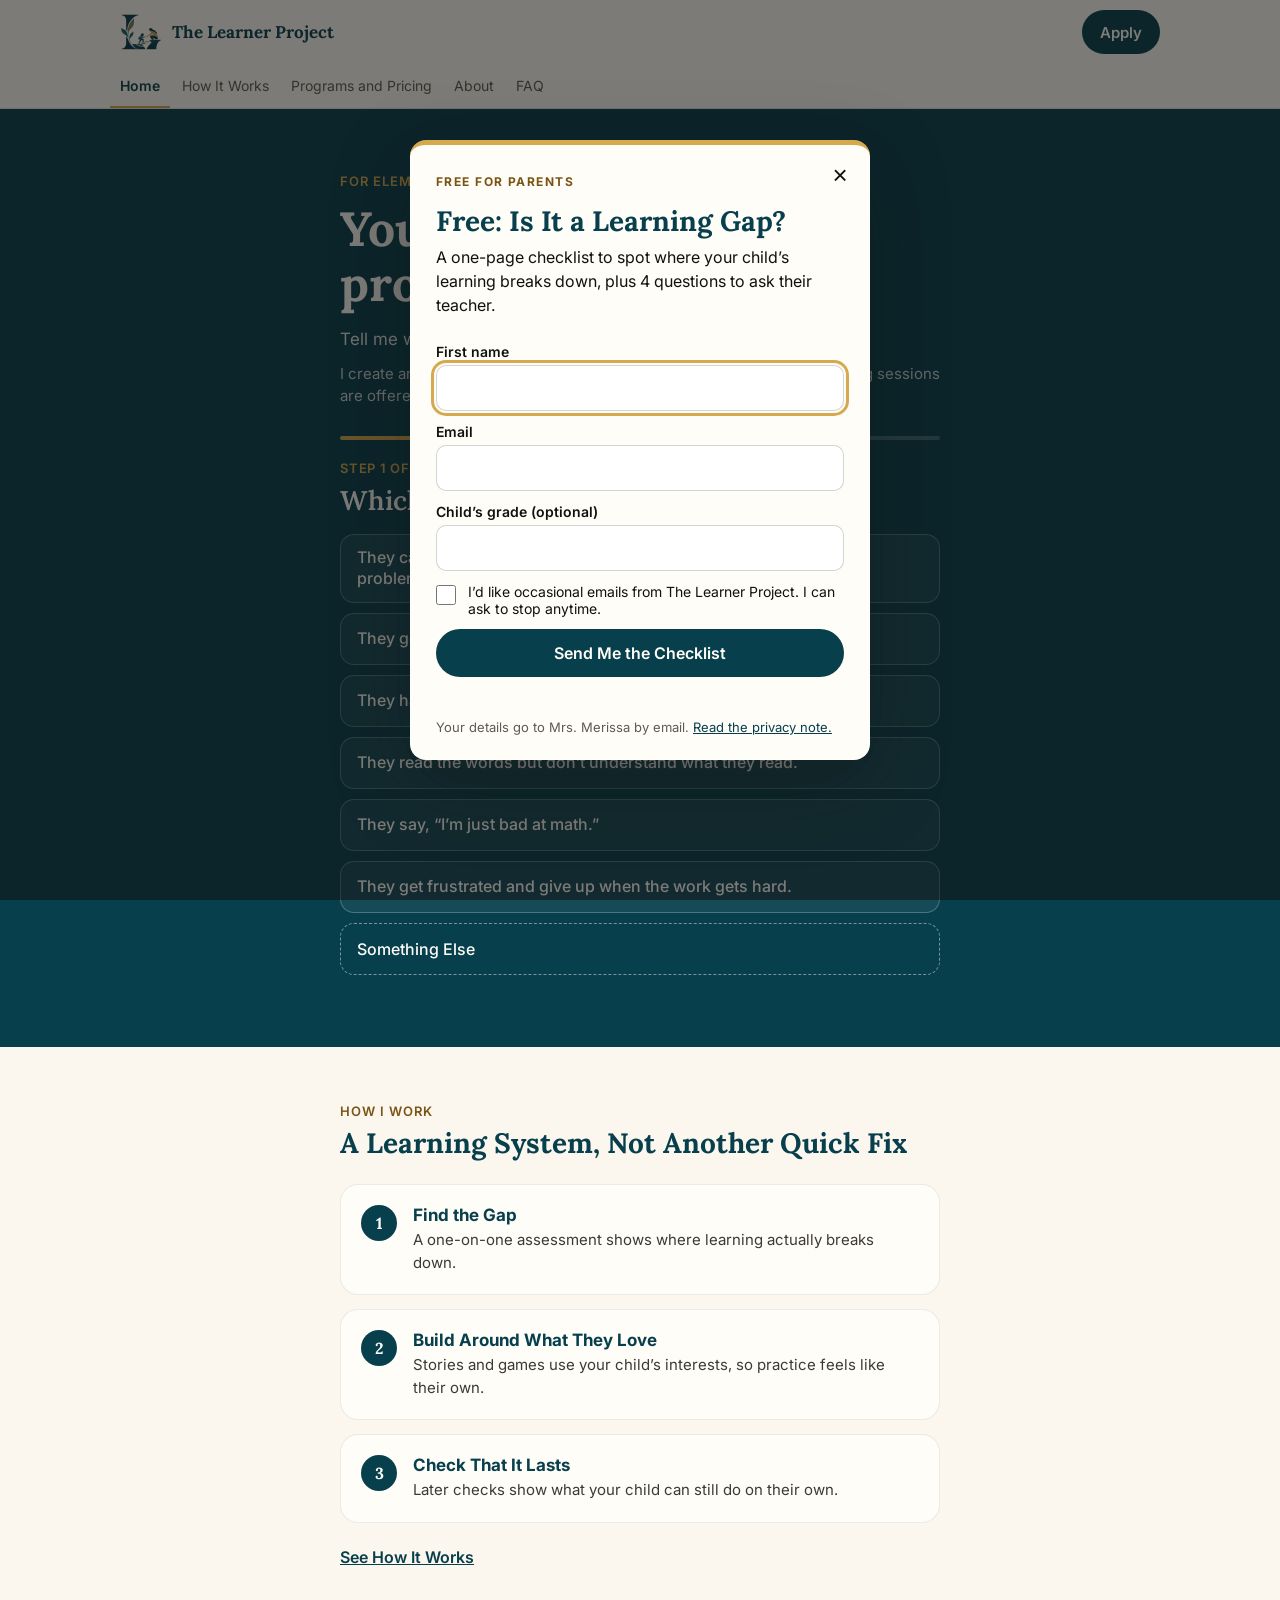
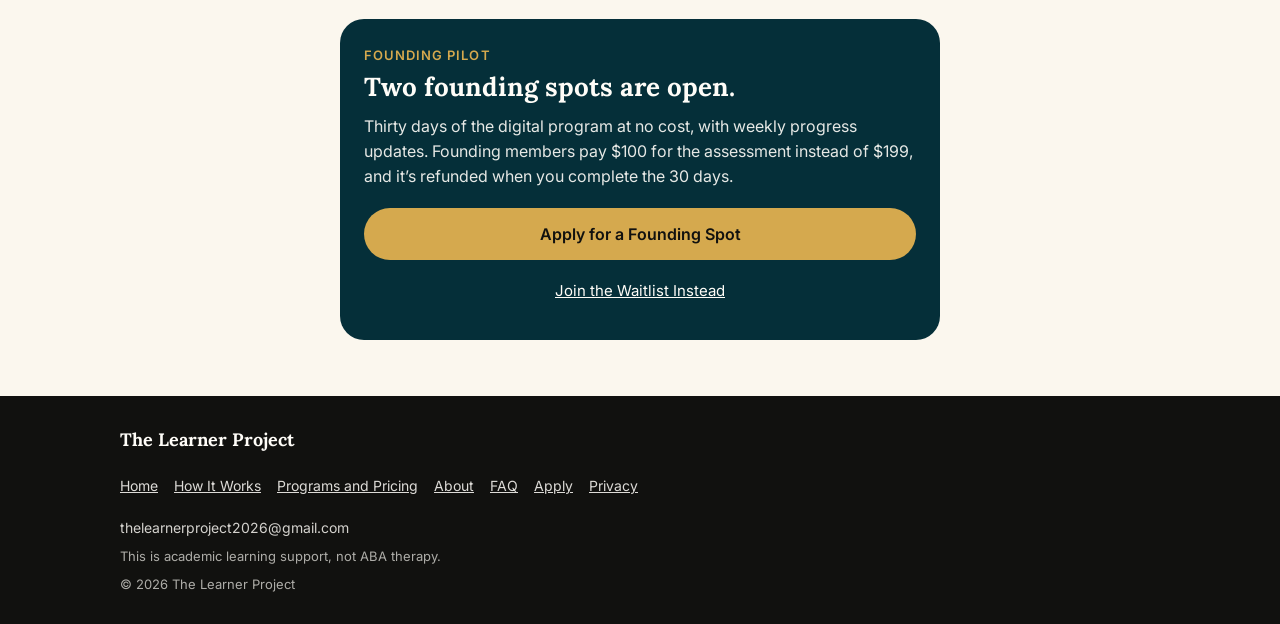
==== index.html @ 7e261c9f "Application intro by program, Story Quest feedback, clearer examples, service sentence Co-Authored-B" ====
<!doctype html>
<html lang="en">
<head>
<meta charset="utf-8">
<meta name="viewport" content="width=device-width, initial-scale=1">
<title>The Learner Project | Personalized Learning That Sticks</title>
<meta name="description" content="For struggling readers, students falling behind in math, and students whose good grades hide a gap. The Learner Project finds the real gap and builds critical thinking. For elementary, middle, and high school students.">
<link rel="canonical" href="https://thelearnerproject.com/">
<meta property="og:type" content="website">
<meta property="og:site_name" content="The Learner Project">
<meta property="og:title" content="The Learner Project | Personalized Learning That Sticks">
<meta property="og:description" content="For struggling readers, students falling behind in math, and students whose good grades hide a gap. The Learner Project finds the real gap and builds critical thinking. For elementary, middle, and high school students.">
<meta property="og:url" content="https://thelearnerproject.com/">
<meta property="og:image" content="https://thelearnerproject.com/assets/og-image.jpg">
<meta property="og:image:width" content="1200">
<meta property="og:image:height" content="630">
<meta property="og:image:alt" content="The Learner Project logo">
<meta name="twitter:card" content="summary_large_image">
<meta name="theme-color" content="#073f4d">
<link rel="icon" href="assets/favicon.png" type="image/png">
<link rel="apple-touch-icon" href="assets/apple-touch-icon.png">
<link rel="preconnect" href="https://fonts.googleapis.com">
<link rel="preconnect" href="https://fonts.gstatic.com" crossorigin>
<link href="https://fonts.googleapis.com/css2?family=Inter:wght@400;500;600;700&amp;family=Lora:ital,wght@0,600;0,700;1,500;1,600&amp;display=swap" rel="stylesheet">
<link rel="stylesheet" href="assets/site.css">
</head>
<body>
<a class="skip-link" href="#main">Skip to content</a>
<div style="width: 100%; font-family: Inter, system-ui, sans-serif; color: #11110f; background: #fbf7ee">

<header style="background: #fffdf8; border-bottom: 1px solid rgba(17,17,15,0.12)">
  <div style="max-width: 1080px; margin: 0 auto; padding: 10px 20px; display: flex; align-items: center; justify-content: space-between; gap: 12px">
    <a href="index.html" style="display: flex; align-items: center; gap: 10px; min-height: 44px; text-decoration: none; color: #073f4d">
      <img src="assets/logo-mark.png" alt="" width="42" height="42" style="width: 42px; height: 42px; object-fit: contain">
      <span style="font-family: Lora, Georgia, serif; font-weight: 700; font-size: 17px">The Learner Project</span>
    </a>
    <a href="apply.html" style="display: inline-flex; align-items: center; min-height: 44px; padding: 0 18px; border-radius: 999px; background: #073f4d; color: #fffdf8; text-decoration: none; font-weight: 600; font-size: 15px">Apply</a>
  </div>
  <nav aria-label="Main" style="max-width: 1080px; margin: 0 auto; padding: 0 10px; display: flex; gap: 2px; overflow-x: auto; white-space: nowrap">
    <a href="index.html" aria-current="page" style="display: inline-flex; align-items: center; min-height: 44px; padding: 0 10px; font-size: 14px; font-weight: 600; color: #073f4d; text-decoration: none; border-bottom: 2px solid #d5a94e">Home</a>
    <a href="how-it-works.html" style="display: inline-flex; align-items: center; min-height: 44px; padding: 0 10px; font-size: 14px; color: #5f5a50; text-decoration: none; border-bottom: 2px solid transparent">How It Works</a>
    <a href="pricing.html" style="display: inline-flex; align-items: center; min-height: 44px; padding: 0 10px; font-size: 14px; color: #5f5a50; text-decoration: none; border-bottom: 2px solid transparent">Programs and Pricing</a>
    <a href="about.html" style="display: inline-flex; align-items: center; min-height: 44px; padding: 0 10px; font-size: 14px; color: #5f5a50; text-decoration: none; border-bottom: 2px solid transparent">About</a>
    <a href="faq.html" style="display: inline-flex; align-items: center; min-height: 44px; padding: 0 10px; font-size: 14px; color: #5f5a50; text-decoration: none; border-bottom: 2px solid transparent">FAQ</a>
  </nav>
</header>

<main id="main">

<section style="background: #073f4d; color: #fffdf8">
  <div class="hero-pad" style="max-width: 640px; margin: 0 auto; padding: 40px 20px 48px">
    <p style="margin: 0 0 12px; font-size: 13px; letter-spacing: 0.08em; text-transform: uppercase; color: #d5a94e; font-weight: 600">For Elementary, Middle, and High School Students</p>
    <h1 class="hero-h1" style="margin: 0; font-family: Lora, Georgia, serif; font-size: 34px; line-height: 1.15; font-weight: 700">Your child isn’t the problem. The gap is.</h1>
    <p style="margin: 16px 0 0; font-size: 17px; line-height: 1.5; color: rgba(255,253,248,0.88)">Tell me what you’ve noticed, and I’ll show you where I’d start.</p>
    <p style="margin: 10px 0 0; font-size: 15px; line-height: 1.5; color: rgba(255,253,248,0.78)">I create and review personalized digital lessons for your child. Live reading sessions are offered separately. <a href="pricing.html" style="color: #d5a94e">See Programs and Pricing</a></p>

    <div id="quiz">
      <div style="margin-top: 28px; display: flex; gap: 6px" aria-hidden="true">
        <div id="bar1" style="height: 4px; flex: 1; border-radius: 2px; background: #d5a94e"></div>
        <div id="bar2" style="height: 4px; flex: 1; border-radius: 2px; background: rgba(255,253,248,0.22)"></div>
        <div id="bar3" style="height: 4px; flex: 1; border-radius: 2px; background: rgba(255,253,248,0.22)"></div>
      </div>

      <div id="step-notice" style="margin-top: 20px">
        <p style="margin: 0 0 8px; font-size: 13px; letter-spacing: 0.06em; text-transform: uppercase; color: #d5a94e; font-weight: 600">Step 1 of 2: What You’ve Noticed</p>
        <h2 id="h-notice" tabindex="-1" style="margin: 0 0 16px; font-family: Lora, Georgia, serif; font-size: 27px; line-height: 1.25; font-weight: 600; outline: none">Which sounds most like your child?</h2>
        <div style="display: flex; flex-direction: column; gap: 10px">
          <button type="button" class="quiz-option" data-notice="freeze" style="text-align: left; width: 100%; min-height: 52px; padding: 12px 16px; border-radius: 14px; border: 1px solid rgba(255,253,248,0.24); background: rgba(255,253,248,0.06); color: #fffdf8; font-family: Inter, system-ui, sans-serif; font-size: 16px; font-weight: 500; line-height: 1.35; cursor: pointer">They can do the calculations but get stuck when it becomes a word problem.</button>
          <button type="button" class="quiz-option" data-notice="grades" style="text-align: left; width: 100%; min-height: 52px; padding: 12px 16px; border-radius: 14px; border: 1px solid rgba(255,253,248,0.24); background: rgba(255,253,248,0.06); color: #fffdf8; font-family: Inter, system-ui, sans-serif; font-size: 16px; font-weight: 500; line-height: 1.35; cursor: pointer">They get good grades but can’t explain how they got the answer.</button>
          <button type="button" class="quiz-option" data-notice="reading" style="text-align: left; width: 100%; min-height: 52px; padding: 12px 16px; border-radius: 14px; border: 1px solid rgba(255,253,248,0.24); background: rgba(255,253,248,0.06); color: #fffdf8; font-family: Inter, system-ui, sans-serif; font-size: 16px; font-weight: 500; line-height: 1.35; cursor: pointer">They have a hard time sounding out words.</button>
          <button type="button" class="quiz-option" data-notice="comprehension" style="text-align: left; width: 100%; min-height: 52px; padding: 12px 16px; border-radius: 14px; border: 1px solid rgba(255,253,248,0.24); background: rgba(255,253,248,0.06); color: #fffdf8; font-family: Inter, system-ui, sans-serif; font-size: 16px; font-weight: 500; line-height: 1.35; cursor: pointer">They read the words but don’t understand what they read.</button>
          <button type="button" class="quiz-option" data-notice="math" style="text-align: left; width: 100%; min-height: 52px; padding: 12px 16px; border-radius: 14px; border: 1px solid rgba(255,253,248,0.24); background: rgba(255,253,248,0.06); color: #fffdf8; font-family: Inter, system-ui, sans-serif; font-size: 16px; font-weight: 500; line-height: 1.35; cursor: pointer">They say, “I’m just bad at math.”</button>
          <button type="button" class="quiz-option" data-notice="frustrated" style="text-align: left; width: 100%; min-height: 52px; padding: 12px 16px; border-radius: 14px; border: 1px solid rgba(255,253,248,0.24); background: rgba(255,253,248,0.06); color: #fffdf8; font-family: Inter, system-ui, sans-serif; font-size: 16px; font-weight: 500; line-height: 1.35; cursor: pointer">They get frustrated and give up when the work gets hard.</button>
          <button type="button" id="open-own-notice" style="text-align: left; width: 100%; min-height: 52px; padding: 12px 16px; border-radius: 14px; border: 1px dashed rgba(255,253,248,0.45); background: transparent; color: #fffdf8; font-family: Inter, system-ui, sans-serif; font-size: 16px; font-weight: 500; cursor: pointer">Something Else</button>
        </div>
        <div id="own-notice-box" hidden style="margin-top: 14px; display: flex; flex-direction: column; gap: 10px">
          <label for="own-notice" style="font-size: 14px; color: rgba(255,253,248,0.88)">Finish the sentence in your own words: “My child…”</label>
          <input id="own-notice" type="text" placeholder="has a hard time with fractions" style="width: 100%; min-height: 48px; padding: 12px 14px; border-radius: 12px; border: 1px solid rgba(255,253,248,0.4); background: #fffdf8; color: #11110f; font-family: Inter, system-ui, sans-serif; font-size: 16px">
          <button type="button" id="continue-notice" style="align-self: flex-start; min-height: 48px; padding: 0 22px; border-radius: 999px; border: 0; background: #d5a94e; color: #11110f; font-family: Inter, system-ui, sans-serif; font-size: 16px; font-weight: 600; cursor: pointer">Continue</button>
        </div>
      </div>

      <div id="step-love" hidden style="margin-top: 20px">
        <p style="margin: 0 0 8px; font-size: 13px; letter-spacing: 0.06em; text-transform: uppercase; color: #d5a94e; font-weight: 600">Step 2 of 2: What They Love</p>
        <h2 id="h-love" tabindex="-1" style="margin: 0 0 16px; font-family: Lora, Georgia, serif; font-size: 27px; line-height: 1.25; font-weight: 600; outline: none">What does your child love?</h2>
        <div style="display: grid; grid-template-columns: repeat(2, minmax(0, 1fr)); gap: 10px">
          <button type="button" class="quiz-option" data-love="sports" style="text-align: left; min-height: 52px; padding: 12px 16px; border-radius: 14px; border: 1px solid rgba(255,253,248,0.24); background: rgba(255,253,248,0.06); color: #fffdf8; font-family: Inter, system-ui, sans-serif; font-size: 16px; font-weight: 500; cursor: pointer">Sports</button>
          <button type="button" class="quiz-option" data-love="animals" style="text-align: left; min-height: 52px; padding: 12px 16px; border-radius: 14px; border: 1px solid rgba(255,253,248,0.24); background: rgba(255,253,248,0.06); color: #fffdf8; font-family: Inter, system-ui, sans-serif; font-size: 16px; font-weight: 500; cursor: pointer">Animals</button>
          <button type="button" class="quiz-option" data-love="games" style="text-align: left; min-height: 52px; padding: 12px 16px; border-radius: 14px; border: 1px solid rgba(255,253,248,0.24); background: rgba(255,253,248,0.06); color: #fffdf8; font-family: Inter, system-ui, sans-serif; font-size: 16px; font-weight: 500; cursor: pointer">Video Games</button>
          <button type="button" class="quiz-option" data-love="music" style="text-align: left; min-height: 52px; padding: 12px 16px; border-radius: 14px; border: 1px solid rgba(255,253,248,0.24); background: rgba(255,253,248,0.06); color: #fffdf8; font-family: Inter, system-ui, sans-serif; font-size: 16px; font-weight: 500; cursor: pointer">Music</button>
          <button type="button" class="quiz-option" data-love="art" style="text-align: left; min-height: 52px; padding: 12px 16px; border-radius: 14px; border: 1px solid rgba(255,253,248,0.24); background: rgba(255,253,248,0.06); color: #fffdf8; font-family: Inter, system-ui, sans-serif; font-size: 16px; font-weight: 500; cursor: pointer">Art and Drawing</button>
          <button type="button" class="quiz-option" data-love="space" style="text-align: left; min-height: 52px; padding: 12px 16px; border-radius: 14px; border: 1px solid rgba(255,253,248,0.24); background: rgba(255,253,248,0.06); color: #fffdf8; font-family: Inter, system-ui, sans-serif; font-size: 16px; font-weight: 500; cursor: pointer">Space and Science</button>
        </div>
        <button type="button" id="open-own-love" style="margin-top: 10px; text-align: left; width: 100%; min-height: 52px; padding: 12px 16px; border-radius: 14px; border: 1px dashed rgba(255,253,248,0.45); background: transparent; color: #fffdf8; font-family: Inter, system-ui, sans-serif; font-size: 16px; font-weight: 500; cursor: pointer">Something Else</button>
        <div id="own-love-box" hidden style="margin-top: 14px; display: flex; flex-direction: column; gap: 10px">
          <label for="own-love" style="font-size: 14px; color: rgba(255,253,248,0.88)">In your own words, what does your child love?</label>
          <input id="own-love" type="text" placeholder="horses" style="width: 100%; min-height: 48px; padding: 12px 14px; border-radius: 12px; border: 1px solid rgba(255,253,248,0.4); background: #fffdf8; color: #11110f; font-family: Inter, system-ui, sans-serif; font-size: 16px">
          <button type="button" id="continue-love" style="align-self: flex-start; min-height: 48px; padding: 0 22px; border-radius: 999px; border: 0; background: #d5a94e; color: #11110f; font-family: Inter, system-ui, sans-serif; font-size: 16px; font-weight: 600; cursor: pointer">Show Me Where You’d Start</button>
        </div>
        <button type="button" id="back" style="margin-top: 14px; min-height: 44px; padding: 0 4px; border: 0; background: none; color: #fffdf8; font-family: Inter, system-ui, sans-serif; font-size: 15px; font-weight: 500; text-decoration: underline; cursor: pointer">Back</button>
      </div>

      <div id="step-answer" hidden style="margin-top: 20px">
        <p style="margin: 0 0 8px; font-size: 13px; letter-spacing: 0.06em; text-transform: uppercase; color: #d5a94e; font-weight: 600">Where I’d Start</p>
        <h2 id="h-answer" tabindex="-1" style="margin: 0; font-family: Lora, Georgia, serif; font-size: 23px; line-height: 1.4; font-weight: 600; outline: none">You told me your child <span id="recap-notice" style="font-style: italic; color: #d5a94e"></span><span id="recap-end"></span> They love <span id="recap-love" style="font-style: italic; color: #d5a94e"></span>.</h2>

        <div style="margin-top: 20px; background: #fffdf8; color: #11110f; border-radius: 20px; padding: 24px 20px">
          <p style="margin: 0 0 6px; font-size: 12px; letter-spacing: 0.08em; text-transform: uppercase; color: #7a5414; font-weight: 600">What I’d Look For First</p>
          <p id="look-for" style="margin: 0; font-size: 16px; line-height: 1.5"></p>

          <div style="height: 1px; background: rgba(17,17,15,0.1); margin: 20px 0"></div>

          <p style="margin: 0 0 10px; font-size: 12px; letter-spacing: 0.08em; text-transform: uppercase; color: #7a5414; font-weight: 600">A Short Lesson Could Look Like This</p>
          <div id="lesson-steps" style="display: flex; flex-direction: column; gap: 10px"></div>
          <p style="margin: 8px 0 0; font-size: 13px; line-height: 1.45; color: #5f5a50">This is an example. Real lessons are built after I meet your child. Later, I check again with new questions and new situations to see what they remember and can use.</p>

          <div style="height: 1px; background: rgba(17,17,15,0.1); margin: 20px 0"></div>

          <p style="margin: 0 0 10px; font-size: 12px; letter-spacing: 0.08em; text-transform: uppercase; color: #7a5414; font-weight: 600">Then, Ongoing Support</p>
          <ul id="weekly" style="margin: 0; padding: 0; list-style: none; display: flex; flex-direction: column; gap: 10px"></ul>

          <div style="margin-top: 20px; padding: 16px; border-radius: 14px; background: #fbf7ee; border: 1px solid rgba(17,17,15,0.08)">
            <p style="margin: 0; font-size: 15px; line-height: 1.5"><strong id="step1-title"></strong><span id="step1-rest"></span> <span id="price-line"></span></p>
          </div>

          <div style="margin-top: 20px; display: flex; flex-direction: column; gap: 10px">
            <a id="apply-answers" href="apply.html" style="display: flex; align-items: center; justify-content: center; min-height: 52px; border-radius: 999px; background: #073f4d; color: #fffdf8; text-decoration: none; font-weight: 600; font-size: 16px">Apply With These Answers</a>
            <a href="pricing.html" style="display: flex; align-items: center; justify-content: center; min-height: 52px; border-radius: 999px; border: 1.5px solid #073f4d; color: #073f4d; text-decoration: none; font-weight: 600; font-size: 16px">See Programs and Pricing</a>
          </div>
        </div>

        <button type="button" id="start-over" style="margin-top: 14px; min-height: 44px; padding: 0 4px; border: 0; background: none; color: #fffdf8; font-family: Inter, system-ui, sans-serif; font-size: 15px; font-weight: 500; text-decoration: underline; cursor: pointer">Start Over</button>
      </div>
    </div>
    <noscript><p style="margin: 20px 0 0; font-size: 15px; line-height: 1.5; color: rgba(255,253,248,0.88)">Turn on JavaScript to answer these questions, or <a href="how-it-works.html" style="color: #d5a94e">see how it works</a>.</p></noscript>
  </div>
</section>

<section style="max-width: 640px; margin: 0 auto; padding: 56px 20px 40px">
  <p style="margin: 0 0 8px; font-size: 13px; letter-spacing: 0.08em; text-transform: uppercase; color: #7a5414; font-weight: 600">How I Work</p>
  <h2 style="margin: 0 0 24px; font-family: Lora, Georgia, serif; font-size: 28px; line-height: 1.2; font-weight: 700; color: #073f4d">A Learning System, Not Another Quick Fix</h2>
  <div style="display: flex; flex-direction: column; gap: 14px">
    <div style="display: flex; gap: 16px; padding: 20px; background: #fffdf8; border-radius: 18px; border: 1px solid rgba(17,17,15,0.08)">
      <span style="flex: 0 0 auto; width: 36px; height: 36px; border-radius: 50%; background: #073f4d; color: #fffdf8; display: flex; align-items: center; justify-content: center; font-family: Lora, Georgia, serif; font-weight: 700">1</span>
      <div><h3 style="margin: 0 0 4px; font-size: 17px; color: #073f4d">Find the Gap</h3><p style="margin: 0; font-size: 15px; line-height: 1.5; color: #3d3a33">A one-on-one assessment shows where learning actually breaks down.</p></div>
    </div>
    <div style="display: flex; gap: 16px; padding: 20px; background: #fffdf8; border-radius: 18px; border: 1px solid rgba(17,17,15,0.08)">
      <span style="flex: 0 0 auto; width: 36px; height: 36px; border-radius: 50%; background: #073f4d; color: #fffdf8; display: flex; align-items: center; justify-content: center; font-family: Lora, Georgia, serif; font-weight: 700">2</span>
      <div><h3 style="margin: 0 0 4px; font-size: 17px; color: #073f4d">Build Around What They Love</h3><p style="margin: 0; font-size: 15px; line-height: 1.5; color: #3d3a33">Stories and games use your child’s interests, so practice feels like their own.</p></div>
    </div>
    <div style="display: flex; gap: 16px; padding: 20px; background: #fffdf8; border-radius: 18px; border: 1px solid rgba(17,17,15,0.08)">
      <span style="flex: 0 0 auto; width: 36px; height: 36px; border-radius: 50%; background: #073f4d; color: #fffdf8; display: flex; align-items: center; justify-content: center; font-family: Lora, Georgia, serif; font-weight: 700">3</span>
      <div><h3 style="margin: 0 0 4px; font-size: 17px; color: #073f4d">Check That It Lasts</h3><p style="margin: 0; font-size: 15px; line-height: 1.5; color: #3d3a33">Later checks show what your child can still do on their own.</p></div>
    </div>
  </div>
  <a href="how-it-works.html" style="display: inline-flex; align-items: center; min-height: 44px; margin-top: 12px; font-weight: 600; font-size: 16px">See How It Works</a>
</section>

<section style="padding: 0 20px 56px">
  <div style="max-width: 600px; margin: 0 auto; background: #052f39; color: #fffdf8; border-radius: 24px; padding: 28px 24px">
    <p style="margin: 0 0 8px; font-size: 13px; letter-spacing: 0.08em; text-transform: uppercase; color: #d5a94e; font-weight: 600">Founding Pilot</p>
    <h2 style="margin: 0 0 12px; font-family: Lora, Georgia, serif; font-size: 26px; line-height: 1.2; font-weight: 700">Two founding spots are open.</h2>
    <p style="margin: 0 0 20px; font-size: 16px; line-height: 1.55; color: rgba(255,253,248,0.9)">Thirty days of the digital program at no cost, with weekly progress updates. Founding members pay $100 for the assessment instead of $199, and it’s refunded when you complete the 30 days.</p>
    <a href="apply.html?program=digital&amp;choice=founding" style="display: flex; align-items: center; justify-content: center; width: 100%; min-height: 52px; border-radius: 999px; border: 0; background: #d5a94e; color: #11110f; font-family: Inter, system-ui, sans-serif; font-weight: 600; font-size: 16px; text-decoration: none; cursor: pointer">Apply for a Founding Spot</a>
    <a href="apply.html?choice=waitlist" style="display: flex; align-items: center; justify-content: center; width: 100%; min-height: 44px; margin-top: 8px; border: 0; background: none; color: #fffdf8; font-family: Inter, system-ui, sans-serif; font-size: 15px; text-decoration: underline; cursor: pointer">Join the Waitlist Instead</a>
  </div>
</section>

</main>

<footer style="background: #11110f; color: rgba(255,253,248,0.82)">
  <div style="max-width: 1080px; margin: 0 auto; padding: 32px 20px; display: flex; flex-direction: column; gap: 12px">
    <p style="margin: 0; font-family: Lora, Georgia, serif; font-size: 18px; font-weight: 700; color: #fffdf8">The Learner Project</p>
    <nav aria-label="Footer" style="display: flex; flex-wrap: wrap; column-gap: 16px">
      <a href="index.html" style="display: inline-flex; align-items: center; min-height: 44px; color: rgba(255,253,248,0.86); font-size: 14px">Home</a>
      <a href="how-it-works.html" style="display: inline-flex; align-items: center; min-height: 44px; color: rgba(255,253,248,0.86); font-size: 14px">How It Works</a>
      <a href="pricing.html" style="display: inline-flex; align-items: center; min-height: 44px; color: rgba(255,253,248,0.86); font-size: 14px">Programs and Pricing</a>
      <a href="about.html" style="display: inline-flex; align-items: center; min-height: 44px; color: rgba(255,253,248,0.86); font-size: 14px">About</a>
      <a href="faq.html" style="display: inline-flex; align-items: center; min-height: 44px; color: rgba(255,253,248,0.86); font-size: 14px">FAQ</a>
      <a href="apply.html" style="display: inline-flex; align-items: center; min-height: 44px; color: rgba(255,253,248,0.86); font-size: 14px">Apply</a>
      <a href="privacy.html" style="display: inline-flex; align-items: center; min-height: 44px; color: rgba(255,253,248,0.86); font-size: 14px">Privacy</a>
    </nav>
    <p style="margin: 0; font-size: 14px">thelearnerproject2026@gmail.com</p>
    <p style="margin: 0; font-size: 13px; color: rgba(255,253,248,0.66)">This is academic learning support, not ABA therapy.</p>
    <p style="margin: 0; font-size: 13px; color: rgba(255,253,248,0.66)">© 2026 The Learner Project</p>
  </div>
</footer>

</div>

<div class="lead-pop" id="lead-pop" hidden>
  <div class="lead-backdrop" data-lead-close></div>
  <div class="lead-dialog" role="dialog" aria-modal="true" aria-labelledby="lead-title" aria-describedby="lead-desc">
    <button type="button" class="lead-x" data-lead-close aria-label="Close">&times;</button>
    <form id="lead-form" novalidate>
      <div>
        <p class="lead-kicker">Free for Parents</p>
        <h2 id="lead-title">Free: Is It a Learning Gap?</h2>
        <p id="lead-desc">A one-page checklist to spot where your child’s learning breaks down, plus 4 questions to ask their teacher.</p>
      </div>
      <label for="lead-first">First name<input id="lead-first" name="firstName" type="text" autocomplete="given-name" required></label>
      <label for="lead-email">Email<input id="lead-email" name="email" type="email" autocomplete="email" required></label>
      <label for="lead-grade">Child’s grade (optional)<input id="lead-grade" name="grade" type="text"></label>
      <label class="lead-check" for="lead-ok"><input id="lead-ok" name="emailsOk" type="checkbox"><span>I’d like occasional emails from The Learner Project. I can ask to stop anytime.</span></label>
      <input class="hp" type="checkbox" name="botcheck" tabindex="-1" autocomplete="off" aria-hidden="true">
      <button type="submit" class="button primary">Send Me the Checklist</button>
      <p class="lead-status" id="lead-status" role="status" aria-live="polite"></p>
      <p class="lead-small">Your details go to Mrs. Merissa by email. <a href="privacy.html">Read the privacy note.</a></p>
    </form>
    <div class="lead-done" id="lead-done" hidden tabindex="-1">
      <p class="lead-kicker">Thank You</p>
      <h2>Here’s your checklist.</h2>
      <p id="lead-done-text">I’ll also email you now and then with tips and openings.</p>
      <a class="button primary" id="lead-download" href="learning-gap-checklist.pdf" target="_blank" rel="noopener">Download the Checklist (PDF)</a>
      <button type="button" class="button quiet" data-lead-close>Close</button>
    </div>
  </div>
</div>
<div class="lead-bar" id="lead-bar" hidden>
  <span>Free Checklist: Is It a Learning Gap?</span>
  <button type="button" id="lead-bar-open">Get It</button>
  <button type="button" class="lead-bar-x" id="lead-bar-x" aria-label="Dismiss the free checklist offer">&times;</button>
</div>

<script src="assets/site.js"></script>
<script src="assets/home.js"></script>
<!-- Cloudflare Web Analytics --><script type='module' src='https://static.cloudflareinsights.com/beacon.min.js' data-cf-beacon='{"token": "c51de195bdd9469cb40c0053b9607c8e"}'></script>
</body>
</html>
---- assets/site.css ----
/* The Learner Project: shared styles. Page layout lives inline in each page. */
:root {
  --ink: #11110f;
  --teal: #073f4d;
  --teal-deep: #052f39;
  --ivory: #fbf7ee;
  --paper: #fffdf8;
  --champagne: #d5a94e;
  --gold-deep: #9d7021;
  --gold-text: #7a5414;
  --smoke: #5f5a50;
  --line: rgba(17, 17, 15, 0.18);
}

* { box-sizing: border-box; }
html { -webkit-text-size-adjust: 100%; scroll-padding-top: 16px; }
body { margin: 0; background: var(--ivory); color: var(--ink); font-family: Inter, system-ui, -apple-system, "Segoe UI", Arial, sans-serif; }
img { max-width: 100%; }
a { color: var(--teal); }
a:hover { color: var(--teal-deep); }
button:focus-visible, a:focus-visible, input:focus-visible, select:focus-visible, textarea:focus-visible, summary:focus-visible { outline: 3px solid var(--champagne); outline-offset: 2px; }
[hidden] { display: none !important; }
summary { list-style: none; }
summary::-webkit-details-marker { display: none; }
details summary::after { content: "+"; margin-left: auto; padding-left: 16px; font-size: 22px; font-weight: 400; color: var(--gold-deep); }
details[open] summary::after { content: "\2212"; }

.skip-link { position: absolute; left: 12px; top: -60px; z-index: 2000; padding: 10px 16px; border-radius: 10px; background: var(--teal); color: var(--paper); font-weight: 600; text-decoration: none; }
.skip-link:focus { top: 12px; color: var(--paper); }
.hp { position: absolute !important; left: -9999px !important; width: 1px; height: 1px; opacity: 0; }

/* Shared buttons (checklist pop-up) */
.button { display: inline-flex; align-items: center; justify-content: center; min-height: 48px; padding: 0 20px; border-radius: 999px; border: 0; font: 600 16px/1.2 Inter, system-ui, sans-serif; text-decoration: none; cursor: pointer; }
.button.primary { background: var(--teal); color: var(--paper); }
.button.primary:hover { background: var(--teal-deep); color: var(--paper); }
.button.quiet { background: transparent; color: var(--teal); border: 1.5px solid var(--teal); }

/* Phones: let the menu wrap so every page link shows */
@media (max-width: 560px) {
  nav[aria-label="Main"] { flex-wrap: wrap; overflow-x: visible !important; white-space: normal !important; }
  nav[aria-label="Main"] a { white-space: nowrap; }
}
body.lead-bar-on { padding-bottom: 72px; }

/* Home page answer buttons */
.quiz-option:hover { background: rgba(255, 253, 248, 0.14) !important; }

/* Apply form */
.field-error { border-color: #a3271b !important; box-shadow: 0 0 0 2px rgba(163, 39, 27, 0.18); }
.form-status { margin: 0; min-height: 1.2em; font-size: 15px; line-height: 1.5; color: #8a1c12; }

/* Larger screens: same one-column reading width, with roomier type */
@media (min-width: 900px) {
  .page-h1 { font-size: 44px !important; }
  .hero-h1 { font-size: 48px !important; }
  .hero-pad { padding-top: 64px !important; padding-bottom: 72px !important; }
}

/* ---- Free checklist pop-up ---- */
.lead-pop { position: fixed; inset: 0; z-index: 1000; display: grid; place-items: center; padding: 20px; }
.lead-backdrop { position: absolute; inset: 0; background: rgba(17, 17, 15, 0.55); }
.lead-dialog { position: relative; width: min(460px, 100%); max-height: calc(100vh - 40px); overflow-y: auto; background: var(--paper); color: var(--ink); border-top: 5px solid var(--champagne); border-radius: 16px; box-shadow: 0 24px 80px rgba(17, 17, 15, 0.3); padding: 28px 26px 22px; }
.lead-x { position: absolute; top: 8px; right: 8px; width: 44px; height: 44px; border: 0; background: transparent; color: var(--ink); font-size: 26px; line-height: 1; cursor: pointer; }
.lead-kicker { margin: 0 0 6px; color: var(--gold-text); font-size: 12px; font-weight: 700; letter-spacing: 0.12em; text-transform: uppercase; }
.lead-dialog h2 { margin: 0 0 8px; color: var(--teal); font-family: Lora, Georgia, serif; font-size: 28px; line-height: 1.15; font-weight: 700; }
.lead-dialog p { margin: 0 0 14px; line-height: 1.5; }
#lead-form { display: grid; gap: 12px; }
#lead-form label { display: grid; gap: 5px; font-weight: 600; font-size: 14px; }
#lead-form input[type="text"], #lead-form input[type="email"] { font: inherit; font-size: 16px; padding: 11px 12px; border: 1px solid var(--line); border-radius: 10px; background: #fff; color: var(--ink); min-height: 46px; }
#lead-form .lead-check { display: grid; grid-template-columns: 22px 1fr; gap: 10px; align-items: start; font-weight: 400; }
#lead-form .lead-check input { width: 20px; height: 20px; margin: 2px 0 0; }
#lead-form .button { width: 100%; }
.lead-status { min-height: 1.2em; margin: 0 !important; color: #8a1c12; font-size: 14px; }
.lead-small { font-size: 13px; color: var(--smoke); margin: 0 !important; }
.lead-small a { color: var(--teal); }
.lead-done .button { width: 100%; margin-bottom: 10px; }
.lead-bar { position: fixed; left: 0; right: 0; bottom: 0; z-index: 900; display: flex; align-items: center; gap: 10px; padding: 10px max(12px, env(safe-area-inset-right, 0px)) calc(10px + env(safe-area-inset-bottom, 0px)) max(16px, env(safe-area-inset-left, 0px)); background: var(--teal); color: var(--paper); box-shadow: 0 -8px 24px rgba(17, 17, 15, 0.18); }
.lead-bar span { flex: 1; min-width: 0; font-weight: 600; font-size: 14px; line-height: 1.3; }
.lead-bar button { min-height: 44px; border: 0; border-radius: 999px; cursor: pointer; font: inherit; font-weight: 700; }
#lead-bar-open { background: var(--champagne); color: var(--ink); padding: 0 16px; }
.lead-bar-x { width: 44px; background: transparent !important; color: var(--paper); font-size: 24px !important; }
@media (max-width: 640px) {
  .lead-pop { place-items: end stretch; padding: 0; }
  .lead-dialog { width: 100%; max-height: 92vh; border-radius: 16px 16px 0 0; padding: 24px 18px calc(18px + env(safe-area-inset-bottom, 0px)); }
  .lead-dialog h2 { font-size: 24px; }
}
body.lead-open { overflow: hidden; }

/* ---- Story Quest sample game ---- */
.mq { display: grid; gap: 12px; border: 1px solid #2b4470; border-radius: 18px; background: linear-gradient(180deg, #0e1a30, #13284a); color: #f4f7fb; font-family: system-ui, -apple-system, "Segoe UI", Arial, sans-serif; padding: 16px; text-align: left; }
.mq p { margin: 0; }
.mq-top { display: flex; flex-wrap: wrap; align-items: center; justify-content: space-between; gap: 10px; }
.mq-pets { display: flex; flex-wrap: wrap; align-items: center; gap: 8px; font-size: 14px; }
.mq-pets button, .mq-btn { min-height: 44px; border: 1px solid #3d5a8a; border-radius: 10px; background: #1b3159; color: #ffffff; cursor: pointer; font: 700 14px/1 system-ui, -apple-system, "Segoe UI", Arial, sans-serif; padding: 0 14px; }
.mq-pets button[aria-pressed="true"] { border-color: #7fe0c9; background: #1f5e5a; }
.mq-hud { display: flex; flex-wrap: wrap; gap: 6px; }
.mq-chip { border: 1px solid #3d5a8a; border-radius: 8px; background: #152a4c; font-size: 13px; font-weight: 700; padding: 6px 9px; }
.mq-scene { position: relative; height: 130px; overflow: hidden; border-radius: 14px; background: linear-gradient(180deg, #1d3d6b 0%, #2a5a86 62%, #2d6b52 62%, #24573f 100%); }
.mq-plat { position: absolute; bottom: 16px; display: grid; place-items: center; width: 92px; height: 54px; border: 2px solid #9fe3b4; border-radius: 10px; background: #2f7a4f; font-size: 11px; font-weight: 800; letter-spacing: 0.06em; }
.mq-plat.spawn { left: 7%; }
.mq-plat.goal { right: 7%; }
.mq-avatar { position: absolute; bottom: 68px; left: calc(7% + 26px); font-size: 38px; line-height: 1; transition: left 0.6s ease; }
.mq-scene.cleared .mq-avatar { left: calc(93% - 66px); }
.mq-panel { display: grid; gap: 10px; border: 1px solid #2b4470; border-radius: 14px; background: #0c1628; padding: 14px; }
.mq-tag { color: #ffd166; font-size: 12px; font-weight: 800; letter-spacing: 0.08em; }
.mq-q { font-size: 18px; font-weight: 800; line-height: 1.35; }
.mq-clue { border-left: 4px solid #6fd3ff; border-radius: 6px; background: #132544; padding: 10px 12px; }
.mq-note { color: #dbe6f5; font-size: 14px; }
.mq-grid { display: grid; grid-template-columns: 1fr 1fr; gap: 10px; }
.mq-ans { display: flex; align-items: center; gap: 10px; min-height: 52px; border: 2px solid; border-radius: 10px; color: #ffffff; cursor: pointer; font: 800 15px/1.2 system-ui, -apple-system, "Segoe UI", Arial, sans-serif; padding: 10px 12px; text-align: left; }
.mq-ans:nth-child(1) { border-color: #6fd3ff; background: #173a52; }
.mq-ans:nth-child(2) { border-color: #b79cff; background: #3a2a5c; }
.mq-ans:nth-child(3) { border-color: #ffd166; background: #4a3a14; }
.mq-ans:nth-child(4) { border-color: #7fe0a4; background: #173f2e; }
.mq-ans[disabled] { cursor: default; opacity: 0.45; text-decoration: line-through; }
.mq-ans.right[disabled] { opacity: 1; text-decoration: none; box-shadow: 0 0 0 3px #7fe0a4; }
.mq-key { display: inline-grid; place-items: center; flex: 0 0 26px; width: 26px; height: 26px; border: 1px solid currentColor; border-radius: 5px; font-size: 12px; }
.mq-tools { display: flex; flex-wrap: wrap; align-items: center; justify-content: space-between; gap: 10px; }
.mq-say { display: flex; align-items: center; gap: 8px; color: #dbe6f5; font-size: 14px; }
.mq-feedback { display: flex; flex-wrap: wrap; align-items: center; justify-content: space-between; gap: 10px; border-radius: 12px; padding: 12px 14px; }
.mq-feedback:empty { display: none; }
.mq-feedback.good { border: 1px solid #7fe0a4; background: #163f2c; }
.mq-feedback.miss { border: 1px solid #ff9aa2; background: #4a1f24; }
.mq-btn.mq-next { border: 0; background: #7fe0a4; color: #0b2a1a; }
.mq button:focus-visible { outline: 3px solid #ffd166; outline-offset: 2px; }
@media (max-width: 480px) { .mq-grid { grid-template-columns: 1fr; } .mq-q { font-size: 16px; } }
@media (prefers-reduced-motion: reduce) { .mq-avatar { transition: none; } html { scroll-behavior: auto; } }
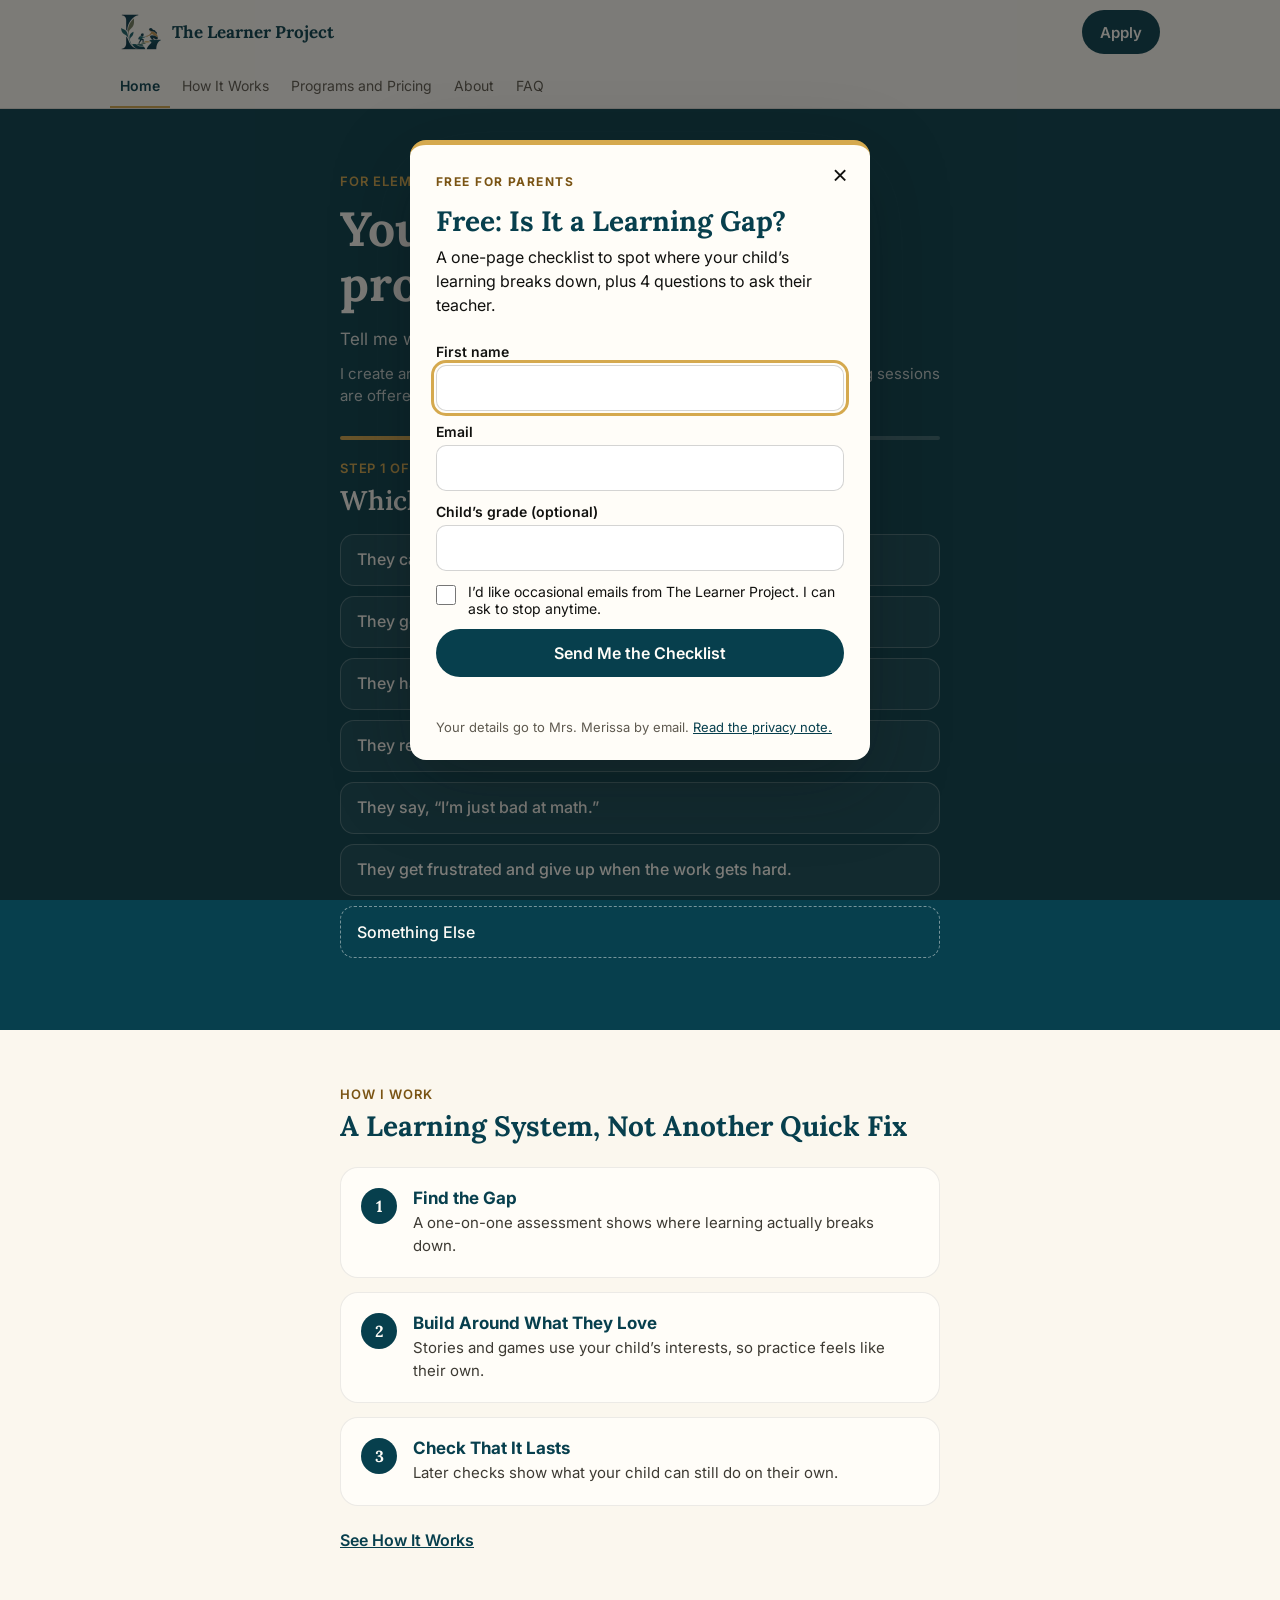
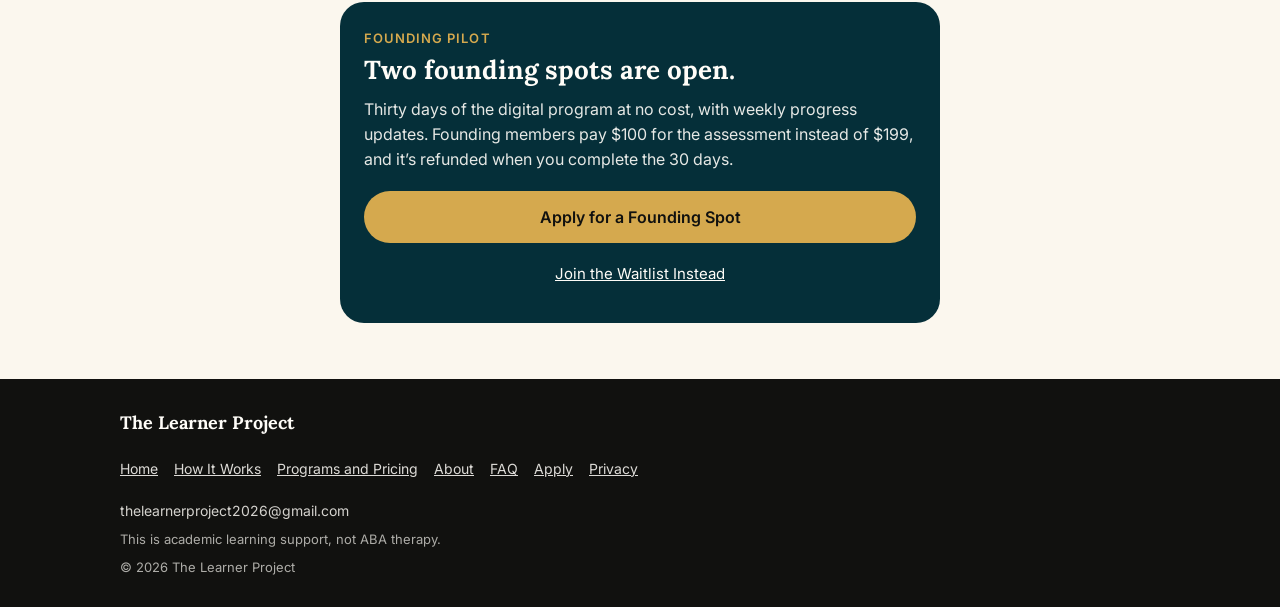
==== commit 8f0bd376: "Waitlist and word problem wording Co-Authored-By: Claude Sonnet 5.5 <noreply@anthropic.com> Claude-S" ====
--- a/index.html
+++ b/index.html
@@ -65,7 +65,7 @@
         <p style="margin: 0 0 8px; font-size: 13px; letter-spacing: 0.06em; text-transform: uppercase; color: #d5a94e; font-weight: 600">Step 1 of 2: What You’ve Noticed</p>
         <h2 id="h-notice" tabindex="-1" style="margin: 0 0 16px; font-family: Lora, Georgia, serif; font-size: 27px; line-height: 1.25; font-weight: 600; outline: none">Which sounds most like your child?</h2>
         <div style="display: flex; flex-direction: column; gap: 10px">
-          <button type="button" class="quiz-option" data-notice="freeze" style="text-align: left; width: 100%; min-height: 52px; padding: 12px 16px; border-radius: 14px; border: 1px solid rgba(255,253,248,0.24); background: rgba(255,253,248,0.06); color: #fffdf8; font-family: Inter, system-ui, sans-serif; font-size: 16px; font-weight: 500; line-height: 1.35; cursor: pointer">They can do the calculations but get stuck when it becomes a word problem.</button>
+          <button type="button" class="quiz-option" data-notice="freeze" style="text-align: left; width: 100%; min-height: 52px; padding: 12px 16px; border-radius: 14px; border: 1px solid rgba(255,253,248,0.24); background: rgba(255,253,248,0.06); color: #fffdf8; font-family: Inter, system-ui, sans-serif; font-size: 16px; font-weight: 500; line-height: 1.35; cursor: pointer">They can do the calculations but get stuck on word problems.</button>
           <button type="button" class="quiz-option" data-notice="grades" style="text-align: left; width: 100%; min-height: 52px; padding: 12px 16px; border-radius: 14px; border: 1px solid rgba(255,253,248,0.24); background: rgba(255,253,248,0.06); color: #fffdf8; font-family: Inter, system-ui, sans-serif; font-size: 16px; font-weight: 500; line-height: 1.35; cursor: pointer">They get good grades but can’t explain how they got the answer.</button>
           <button type="button" class="quiz-option" data-notice="reading" style="text-align: left; width: 100%; min-height: 52px; padding: 12px 16px; border-radius: 14px; border: 1px solid rgba(255,253,248,0.24); background: rgba(255,253,248,0.06); color: #fffdf8; font-family: Inter, system-ui, sans-serif; font-size: 16px; font-weight: 500; line-height: 1.35; cursor: pointer">They have a hard time sounding out words.</button>
           <button type="button" class="quiz-option" data-notice="comprehension" style="text-align: left; width: 100%; min-height: 52px; padding: 12px 16px; border-radius: 14px; border: 1px solid rgba(255,253,248,0.24); background: rgba(255,253,248,0.06); color: #fffdf8; font-family: Inter, system-ui, sans-serif; font-size: 16px; font-weight: 500; line-height: 1.35; cursor: pointer">They read the words but don’t understand what they read.</button>
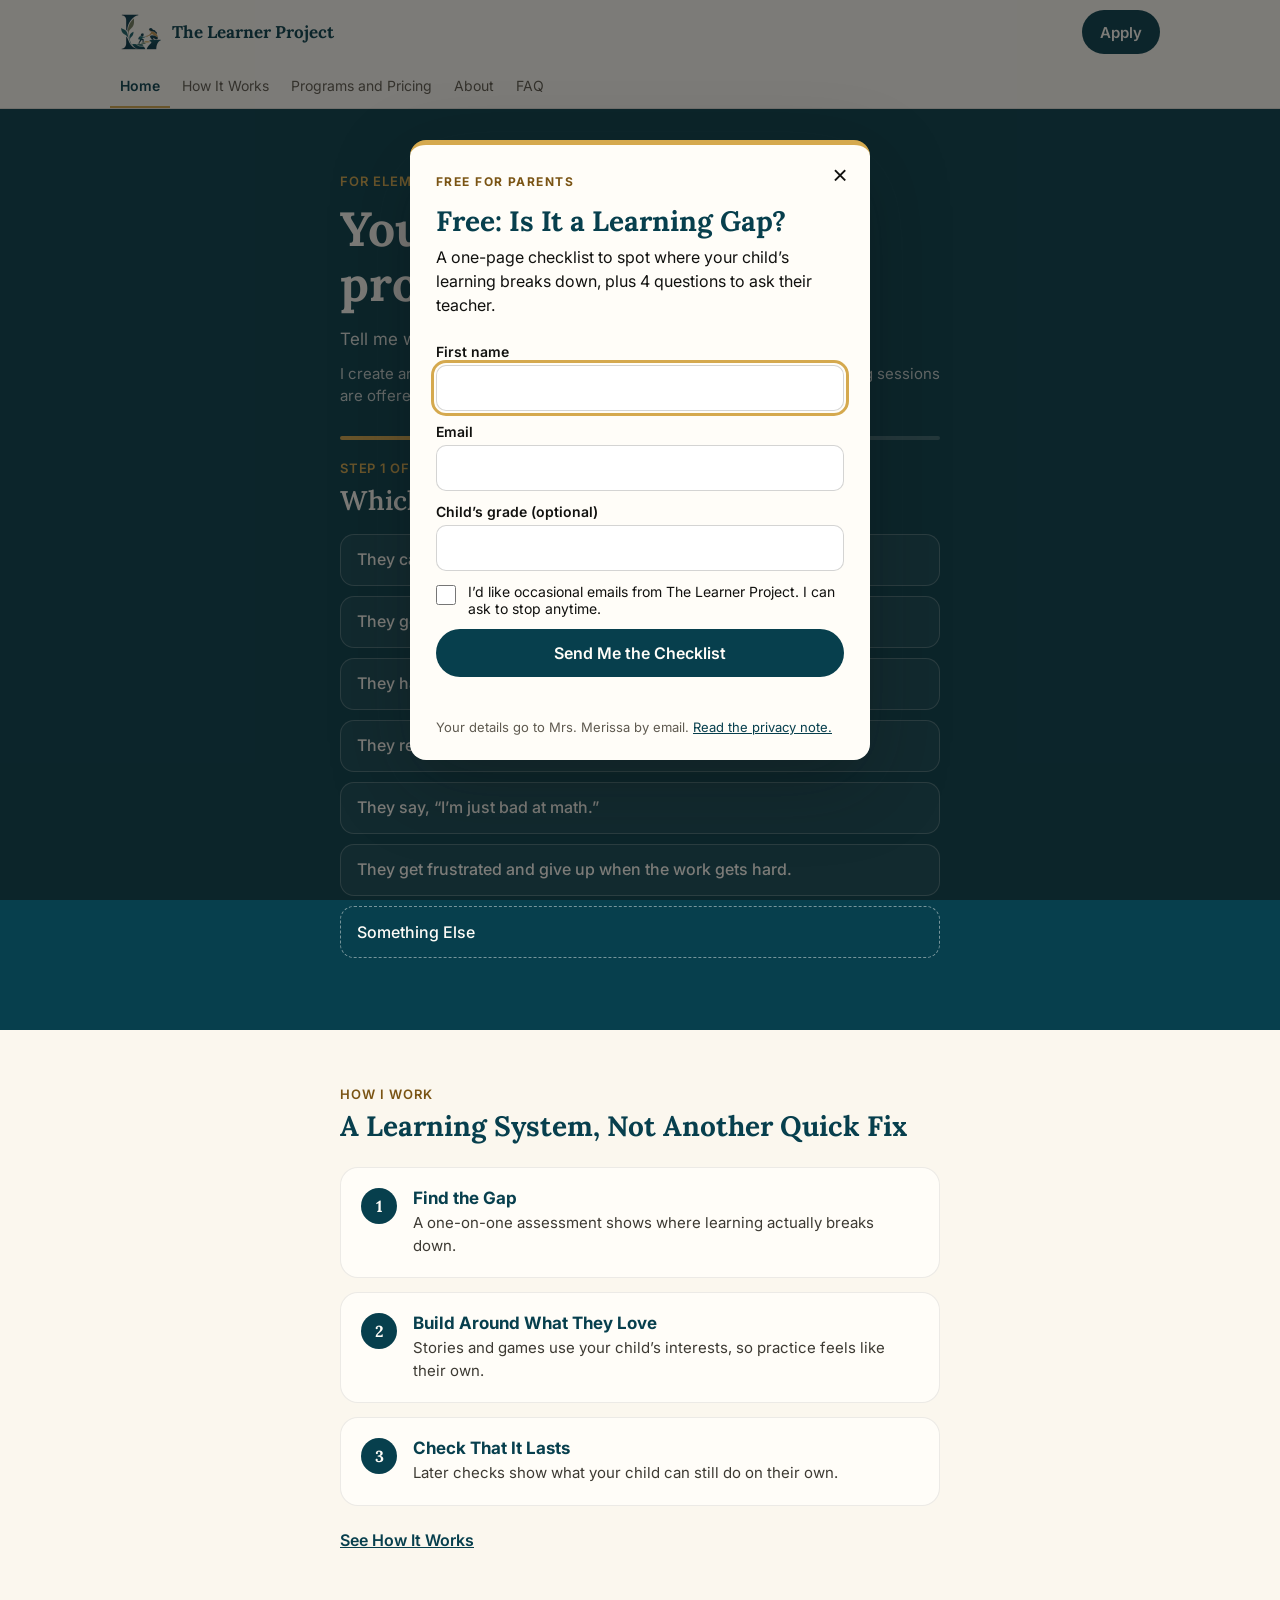
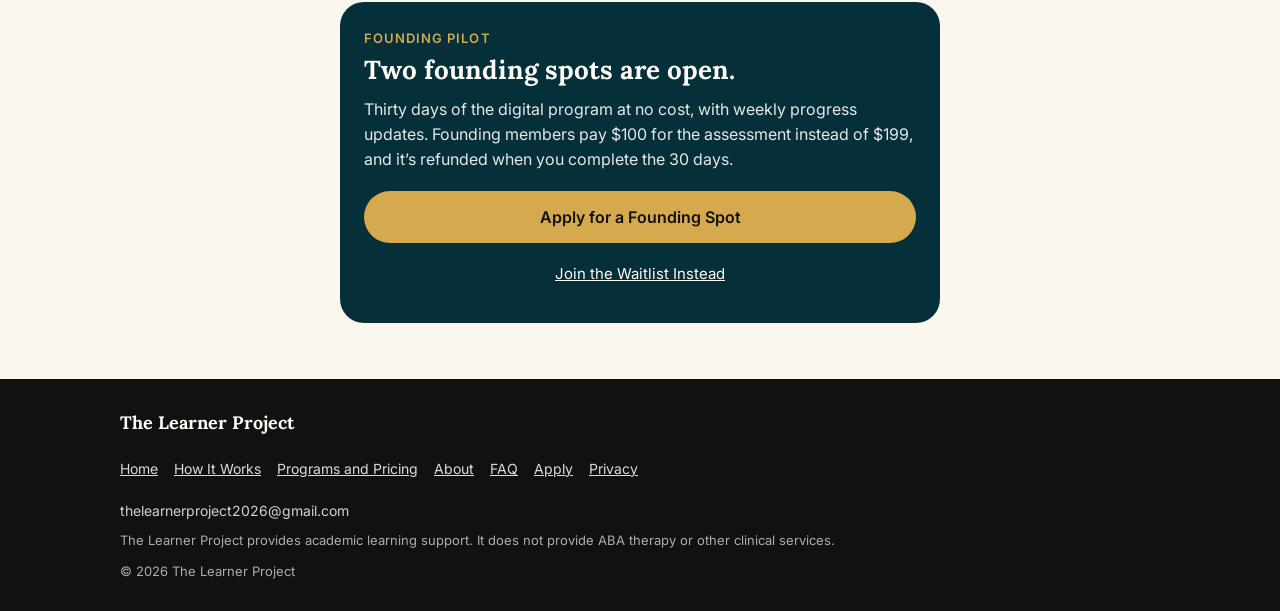
==== commit 7555e1eb: "About story, How I Teach, FAQ and footer wording Co-Authored-By: Claude Sonnet 5.5 <noreply@anthropi" ====
--- a/index.html
+++ b/index.html
@@ -181,7 +181,7 @@
       <a href="privacy.html" style="display: inline-flex; align-items: center; min-height: 44px; color: rgba(255,253,248,0.86); font-size: 14px">Privacy</a>
     </nav>
     <p style="margin: 0; font-size: 14px">thelearnerproject2026@gmail.com</p>
-    <p style="margin: 0; font-size: 13px; color: rgba(255,253,248,0.66)">This is academic learning support, not ABA therapy.</p>
+    <p style="margin: 0; font-size: 13px; line-height: 1.5; color: rgba(255,253,248,0.66)">The Learner Project provides academic learning support. It does not provide ABA therapy or other clinical services.</p>
     <p style="margin: 0; font-size: 13px; color: rgba(255,253,248,0.66)">© 2026 The Learner Project</p>
   </div>
 </footer>
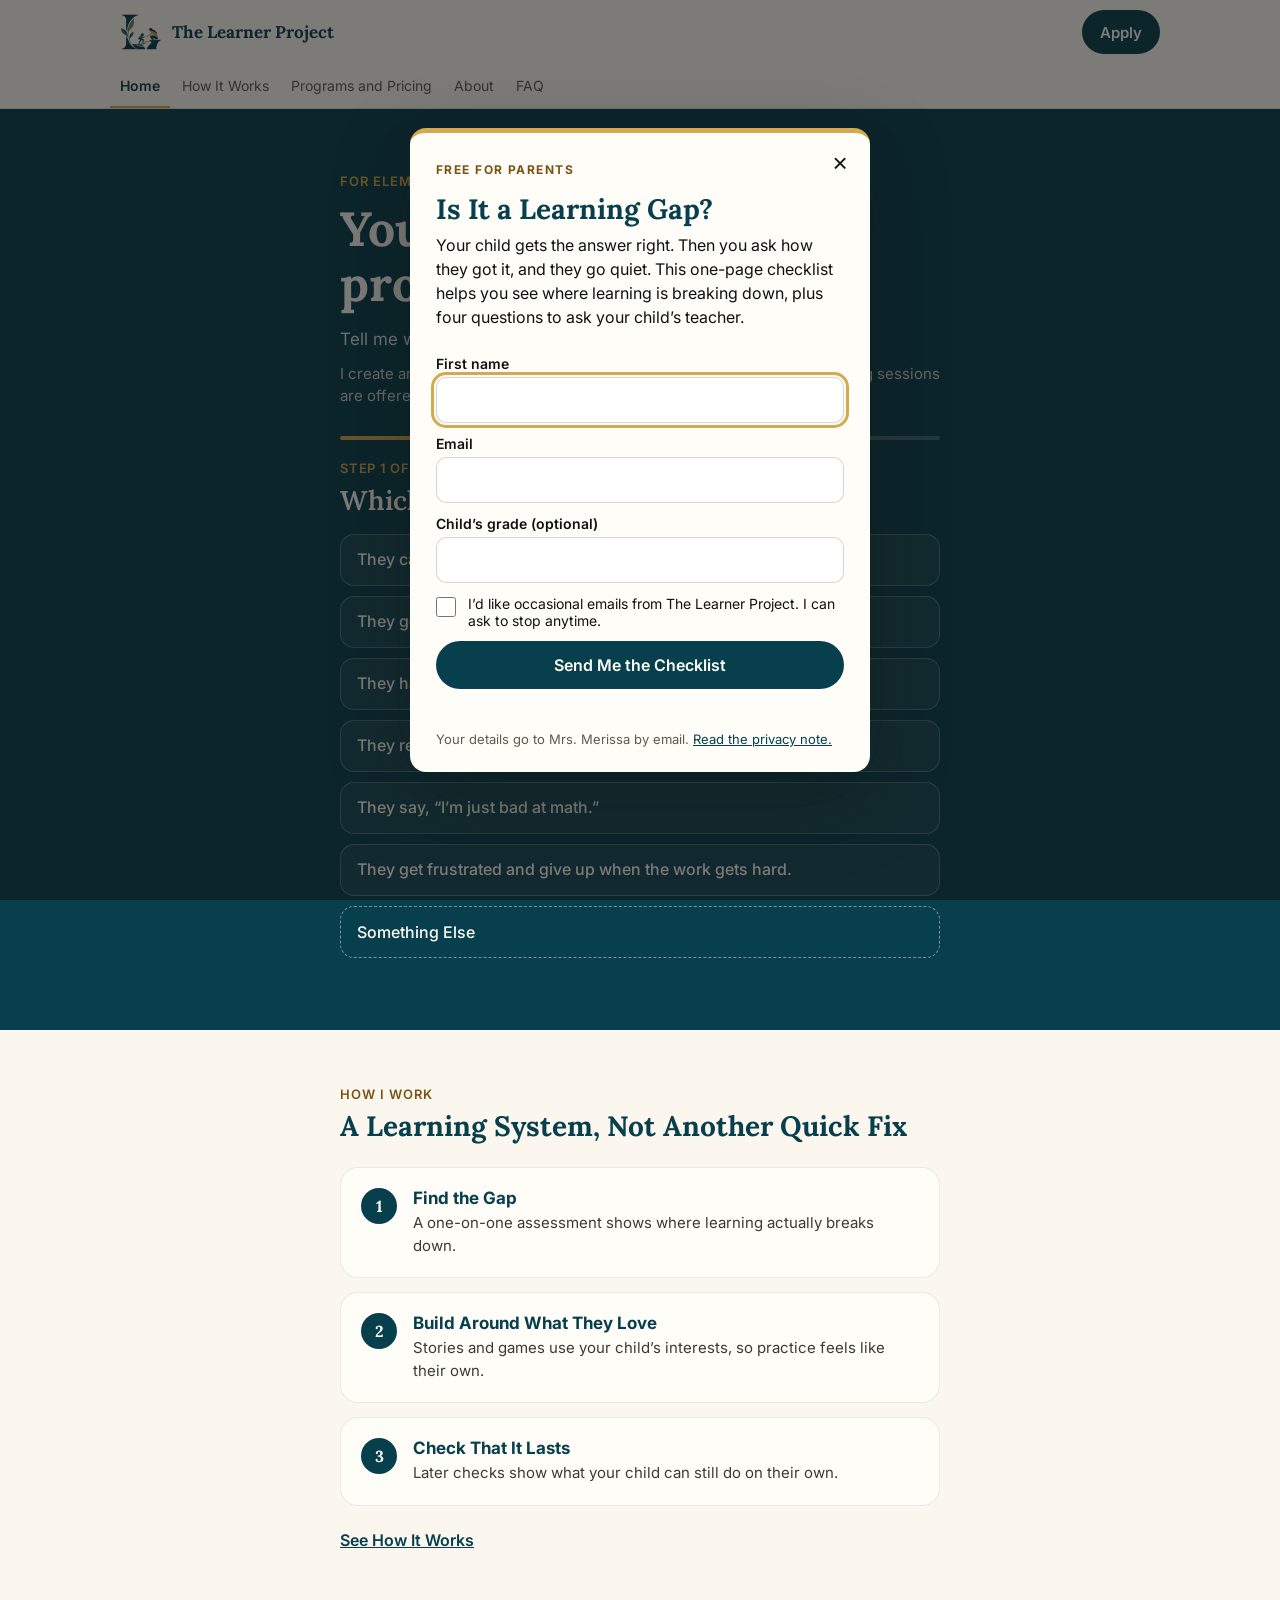
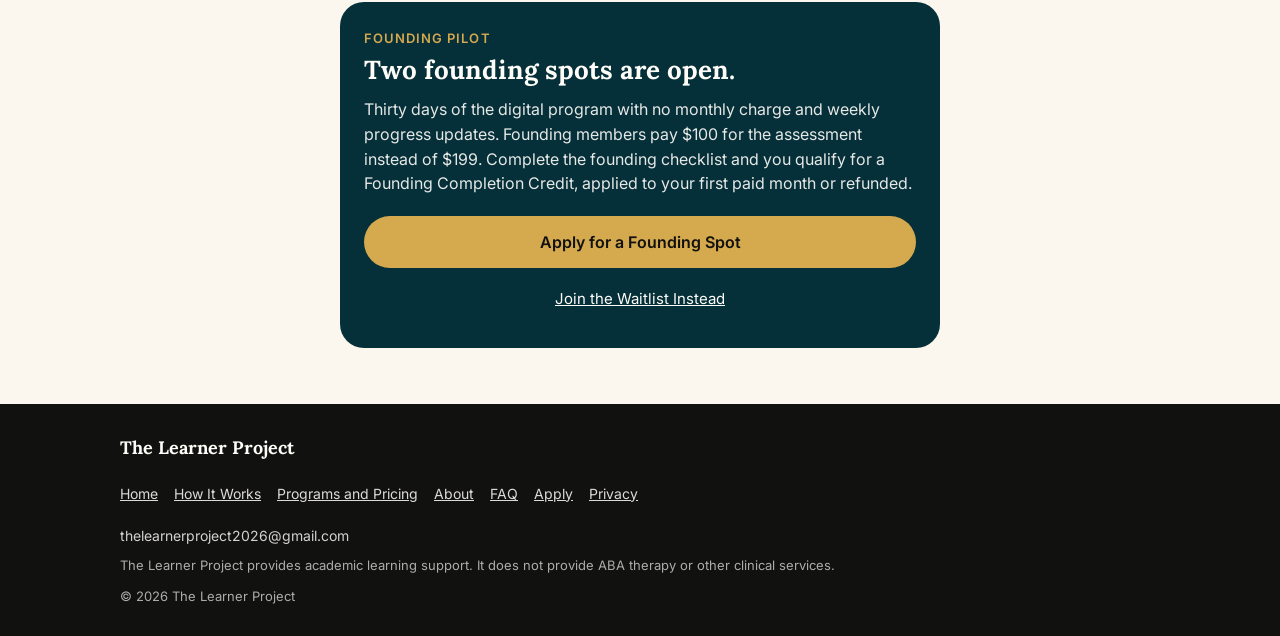
==== commit d40d7b67: "Update founding credit wording, contract FAQ, popup and checklist PDF Co-Authored-By: Claude Sonnet " ====
--- a/index.html
+++ b/index.html
@@ -160,7 +160,7 @@
   <div style="max-width: 600px; margin: 0 auto; background: #052f39; color: #fffdf8; border-radius: 24px; padding: 28px 24px">
     <p style="margin: 0 0 8px; font-size: 13px; letter-spacing: 0.08em; text-transform: uppercase; color: #d5a94e; font-weight: 600">Founding Pilot</p>
     <h2 style="margin: 0 0 12px; font-family: Lora, Georgia, serif; font-size: 26px; line-height: 1.2; font-weight: 700">Two founding spots are open.</h2>
-    <p style="margin: 0 0 20px; font-size: 16px; line-height: 1.55; color: rgba(255,253,248,0.9)">Thirty days of the digital program at no cost, with weekly progress updates. Founding members pay $100 for the assessment instead of $199, and it’s refunded when you complete the 30 days.</p>
+    <p style="margin: 0 0 20px; font-size: 16px; line-height: 1.55; color: rgba(255,253,248,0.9)">Thirty days of the digital program with no monthly charge and weekly progress updates. Founding members pay $100 for the assessment instead of $199. Complete the founding checklist and you qualify for a Founding Completion Credit, applied to your first paid month or refunded.</p>
     <a href="apply.html?program=digital&amp;choice=founding" style="display: flex; align-items: center; justify-content: center; width: 100%; min-height: 52px; border-radius: 999px; border: 0; background: #d5a94e; color: #11110f; font-family: Inter, system-ui, sans-serif; font-weight: 600; font-size: 16px; text-decoration: none; cursor: pointer">Apply for a Founding Spot</a>
     <a href="apply.html?choice=waitlist" style="display: flex; align-items: center; justify-content: center; width: 100%; min-height: 44px; margin-top: 8px; border: 0; background: none; color: #fffdf8; font-family: Inter, system-ui, sans-serif; font-size: 15px; text-decoration: underline; cursor: pointer">Join the Waitlist Instead</a>
   </div>
@@ -195,8 +195,8 @@
     <form id="lead-form" novalidate>
       <div>
         <p class="lead-kicker">Free for Parents</p>
-        <h2 id="lead-title">Free: Is It a Learning Gap?</h2>
-        <p id="lead-desc">A one-page checklist to spot where your child’s learning breaks down, plus 4 questions to ask their teacher.</p>
+        <h2 id="lead-title">Is It a Learning Gap?</h2>
+        <p id="lead-desc">Your child gets the answer right. Then you ask how they got it, and they go quiet. This one-page checklist helps you see where learning is breaking down, plus four questions to ask your child’s teacher.</p>
       </div>
       <label for="lead-first">First name<input id="lead-first" name="firstName" type="text" autocomplete="given-name" required></label>
       <label for="lead-email">Email<input id="lead-email" name="email" type="email" autocomplete="email" required></label>
@@ -210,7 +210,7 @@
     <div class="lead-done" id="lead-done" hidden tabindex="-1">
       <p class="lead-kicker">Thank You</p>
       <h2>Here’s your checklist.</h2>
-      <p id="lead-done-text">I’ll also email you now and then with tips and openings.</p>
+      <p id="lead-done-text">I’ll also email you now and then with tips and when new spots open.</p>
       <a class="button primary" id="lead-download" href="learning-gap-checklist.pdf" target="_blank" rel="noopener">Download the Checklist (PDF)</a>
       <button type="button" class="button quiet" data-lead-close>Close</button>
     </div>
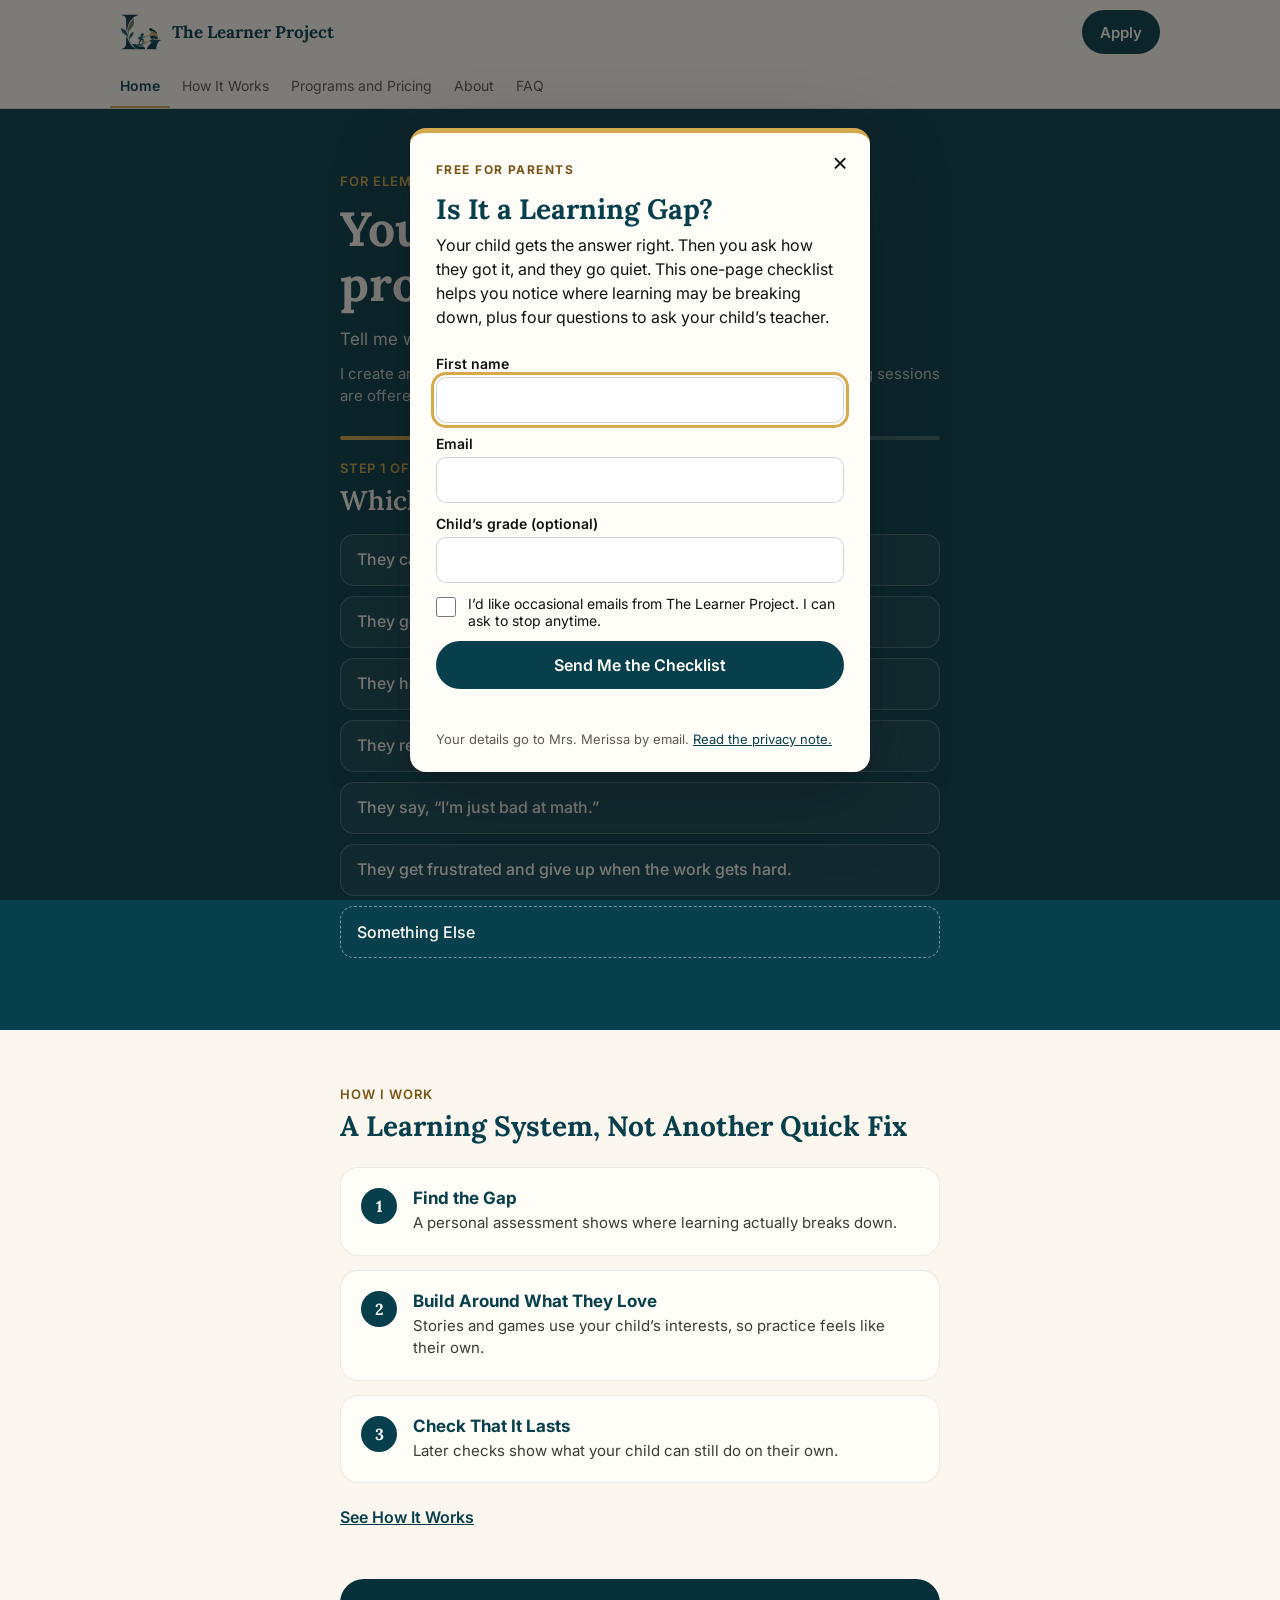
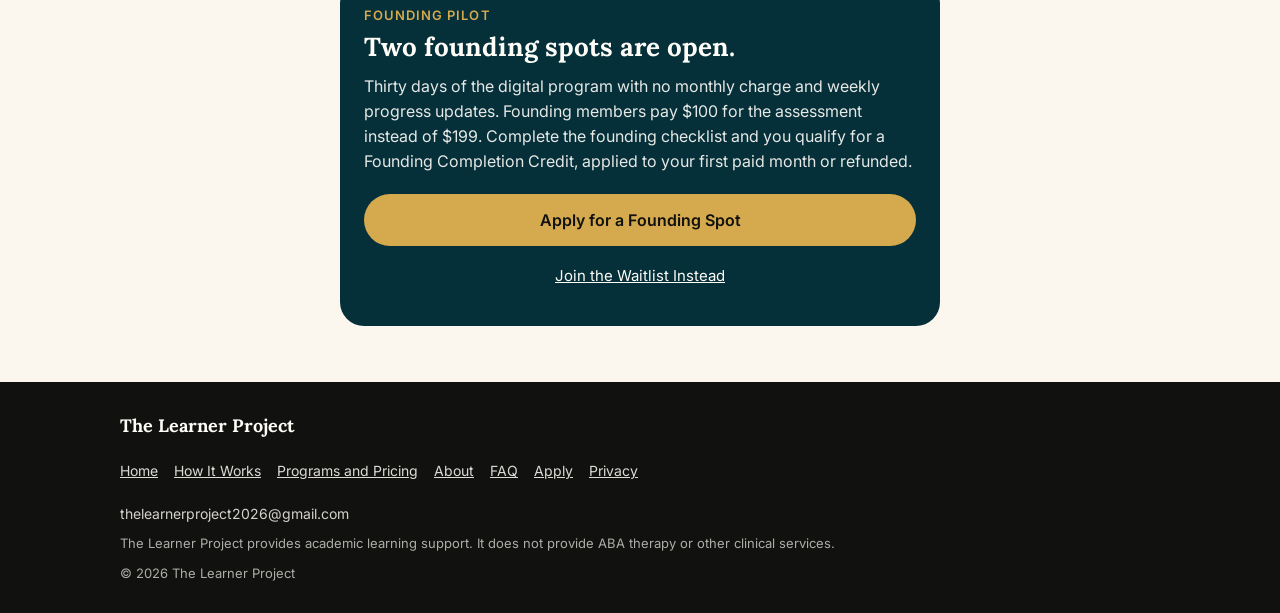
==== commit 996f2a3b: "Assessment wording, paid vs pilot check-in labels, parent role, lesson time, popup waits for sample " ====
--- a/index.html
+++ b/index.html
@@ -142,7 +142,7 @@
   <div style="display: flex; flex-direction: column; gap: 14px">
     <div style="display: flex; gap: 16px; padding: 20px; background: #fffdf8; border-radius: 18px; border: 1px solid rgba(17,17,15,0.08)">
       <span style="flex: 0 0 auto; width: 36px; height: 36px; border-radius: 50%; background: #073f4d; color: #fffdf8; display: flex; align-items: center; justify-content: center; font-family: Lora, Georgia, serif; font-weight: 700">1</span>
-      <div><h3 style="margin: 0 0 4px; font-size: 17px; color: #073f4d">Find the Gap</h3><p style="margin: 0; font-size: 15px; line-height: 1.5; color: #3d3a33">A one-on-one assessment shows where learning actually breaks down.</p></div>
+      <div><h3 style="margin: 0 0 4px; font-size: 17px; color: #073f4d">Find the Gap</h3><p style="margin: 0; font-size: 15px; line-height: 1.5; color: #3d3a33">A personal assessment shows where learning actually breaks down.</p></div>
     </div>
     <div style="display: flex; gap: 16px; padding: 20px; background: #fffdf8; border-radius: 18px; border: 1px solid rgba(17,17,15,0.08)">
       <span style="flex: 0 0 auto; width: 36px; height: 36px; border-radius: 50%; background: #073f4d; color: #fffdf8; display: flex; align-items: center; justify-content: center; font-family: Lora, Georgia, serif; font-weight: 700">2</span>
@@ -196,7 +196,7 @@
       <div>
         <p class="lead-kicker">Free for Parents</p>
         <h2 id="lead-title">Is It a Learning Gap?</h2>
-        <p id="lead-desc">Your child gets the answer right. Then you ask how they got it, and they go quiet. This one-page checklist helps you see where learning is breaking down, plus four questions to ask your child’s teacher.</p>
+        <p id="lead-desc">Your child gets the answer right. Then you ask how they got it, and they go quiet. This one-page checklist helps you notice where learning may be breaking down, plus four questions to ask your child’s teacher.</p>
       </div>
       <label for="lead-first">First name<input id="lead-first" name="firstName" type="text" autocomplete="given-name" required></label>
       <label for="lead-email">Email<input id="lead-email" name="email" type="email" autocomplete="email" required></label>
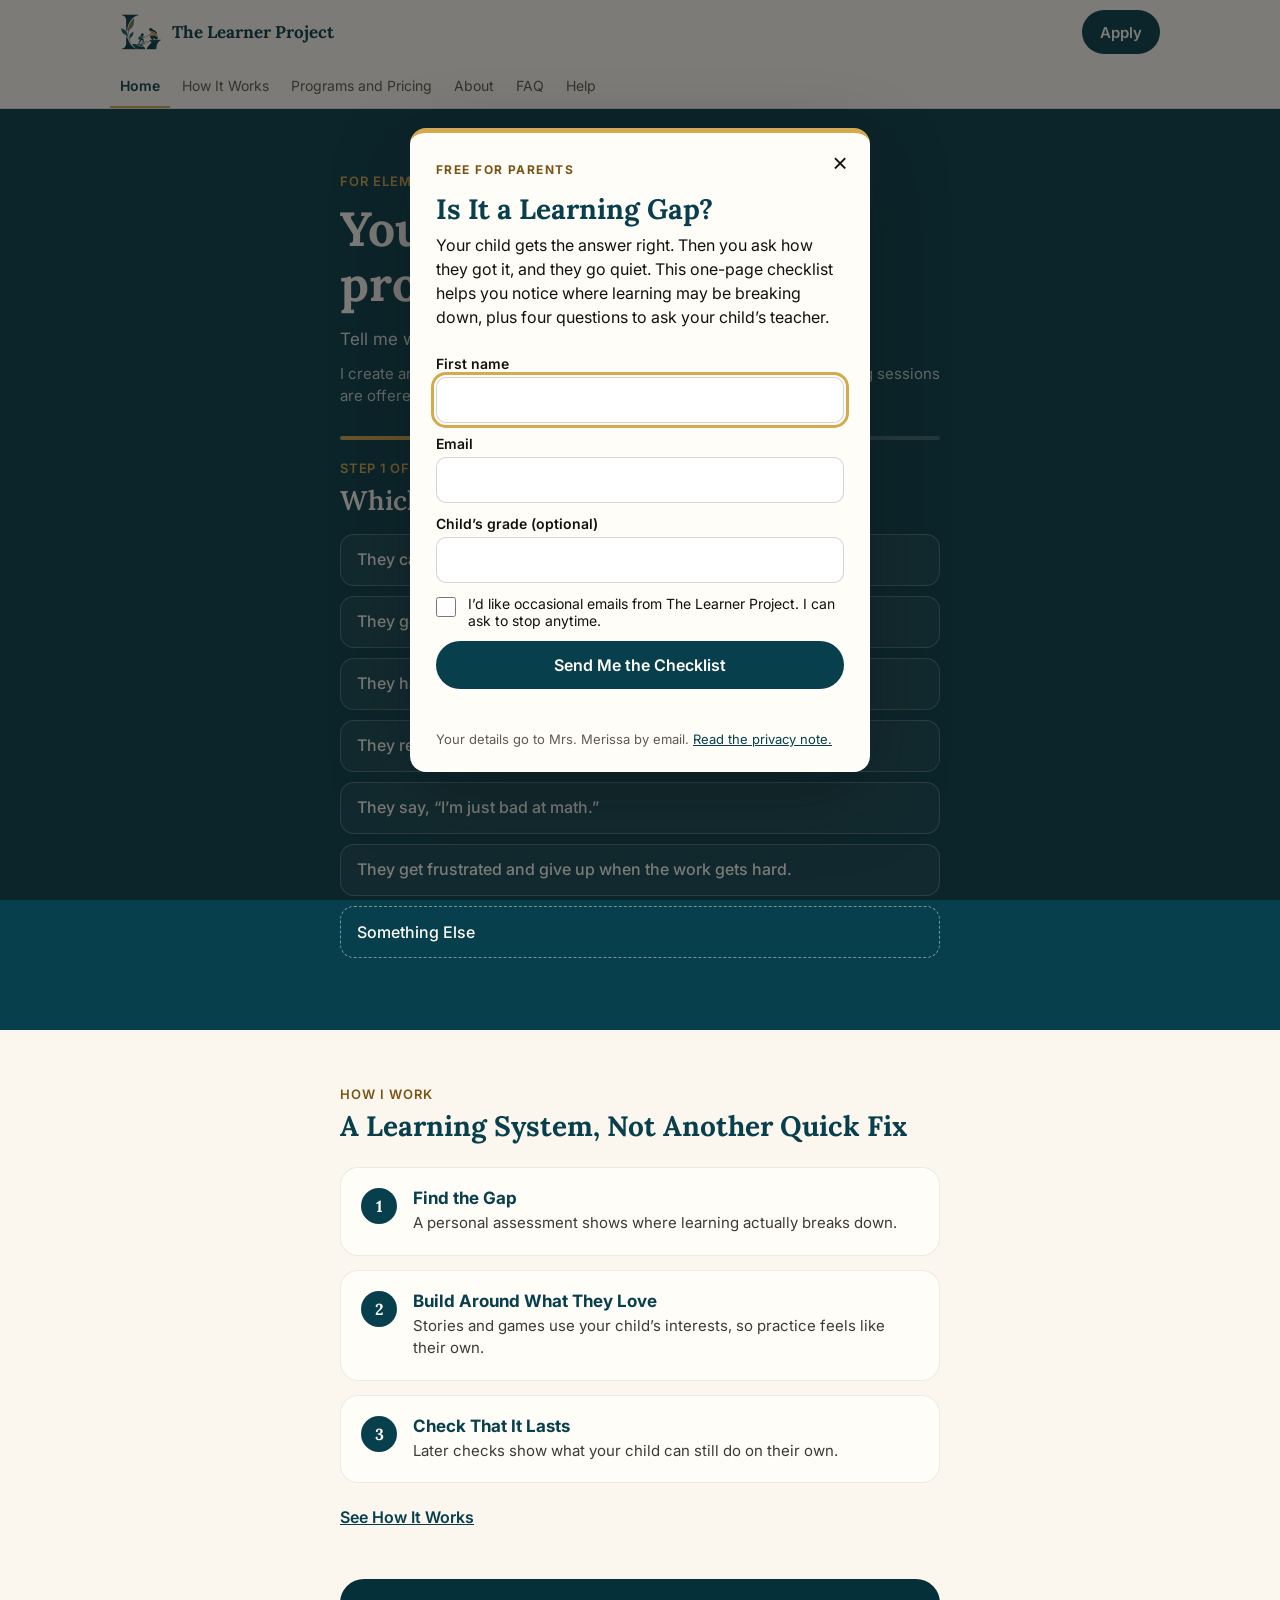
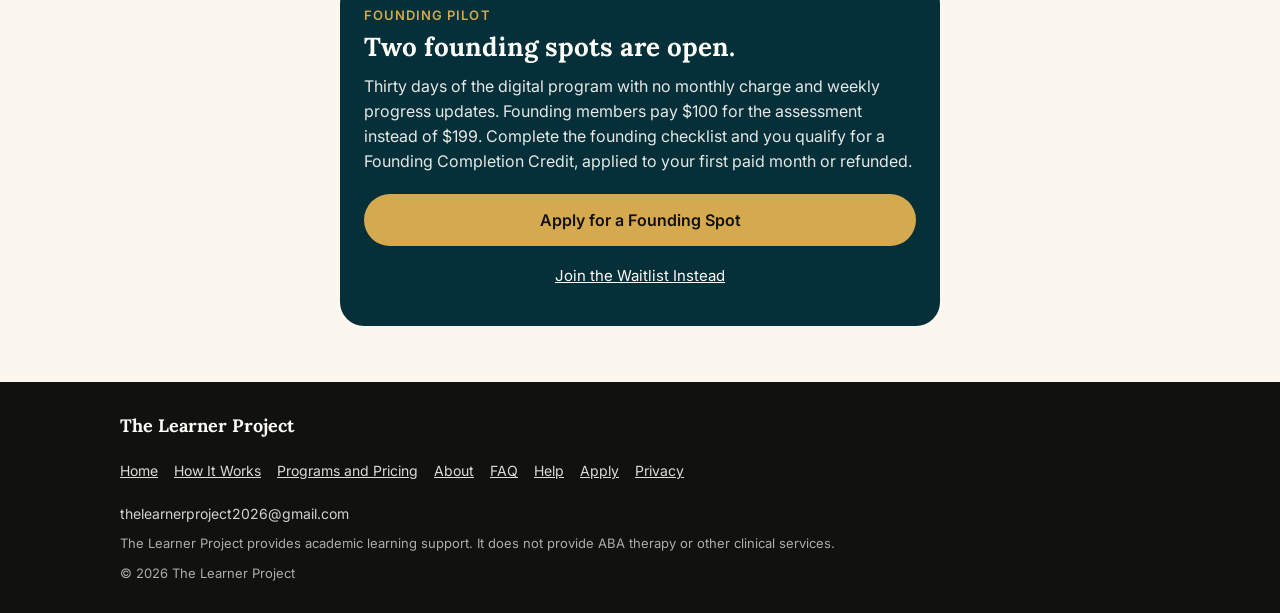
==== commit 3b7e2ecb: "Add Help page with tech support form, nav and footer links Co-Authored-By: Claude Sonnet 5.5 <norepl" ====
--- a/index.html
+++ b/index.html
@@ -42,6 +42,7 @@
     <a href="pricing.html" style="display: inline-flex; align-items: center; min-height: 44px; padding: 0 10px; font-size: 14px; color: #5f5a50; text-decoration: none; border-bottom: 2px solid transparent">Programs and Pricing</a>
     <a href="about.html" style="display: inline-flex; align-items: center; min-height: 44px; padding: 0 10px; font-size: 14px; color: #5f5a50; text-decoration: none; border-bottom: 2px solid transparent">About</a>
     <a href="faq.html" style="display: inline-flex; align-items: center; min-height: 44px; padding: 0 10px; font-size: 14px; color: #5f5a50; text-decoration: none; border-bottom: 2px solid transparent">FAQ</a>
+      <a href="help.html" style="display: inline-flex; align-items: center; min-height: 44px; padding: 0 10px; font-size: 14px; color: #5f5a50; text-decoration: none; border-bottom: 2px solid transparent">Help</a>
   </nav>
 </header>
 
@@ -177,6 +178,7 @@
       <a href="pricing.html" style="display: inline-flex; align-items: center; min-height: 44px; color: rgba(255,253,248,0.86); font-size: 14px">Programs and Pricing</a>
       <a href="about.html" style="display: inline-flex; align-items: center; min-height: 44px; color: rgba(255,253,248,0.86); font-size: 14px">About</a>
       <a href="faq.html" style="display: inline-flex; align-items: center; min-height: 44px; color: rgba(255,253,248,0.86); font-size: 14px">FAQ</a>
+      <a href="help.html" style="display: inline-flex; align-items: center; min-height: 44px; color: rgba(255,253,248,0.86); font-size: 14px">Help</a>
       <a href="apply.html" style="display: inline-flex; align-items: center; min-height: 44px; color: rgba(255,253,248,0.86); font-size: 14px">Apply</a>
       <a href="privacy.html" style="display: inline-flex; align-items: center; min-height: 44px; color: rgba(255,253,248,0.86); font-size: 14px">Privacy</a>
     </nav>
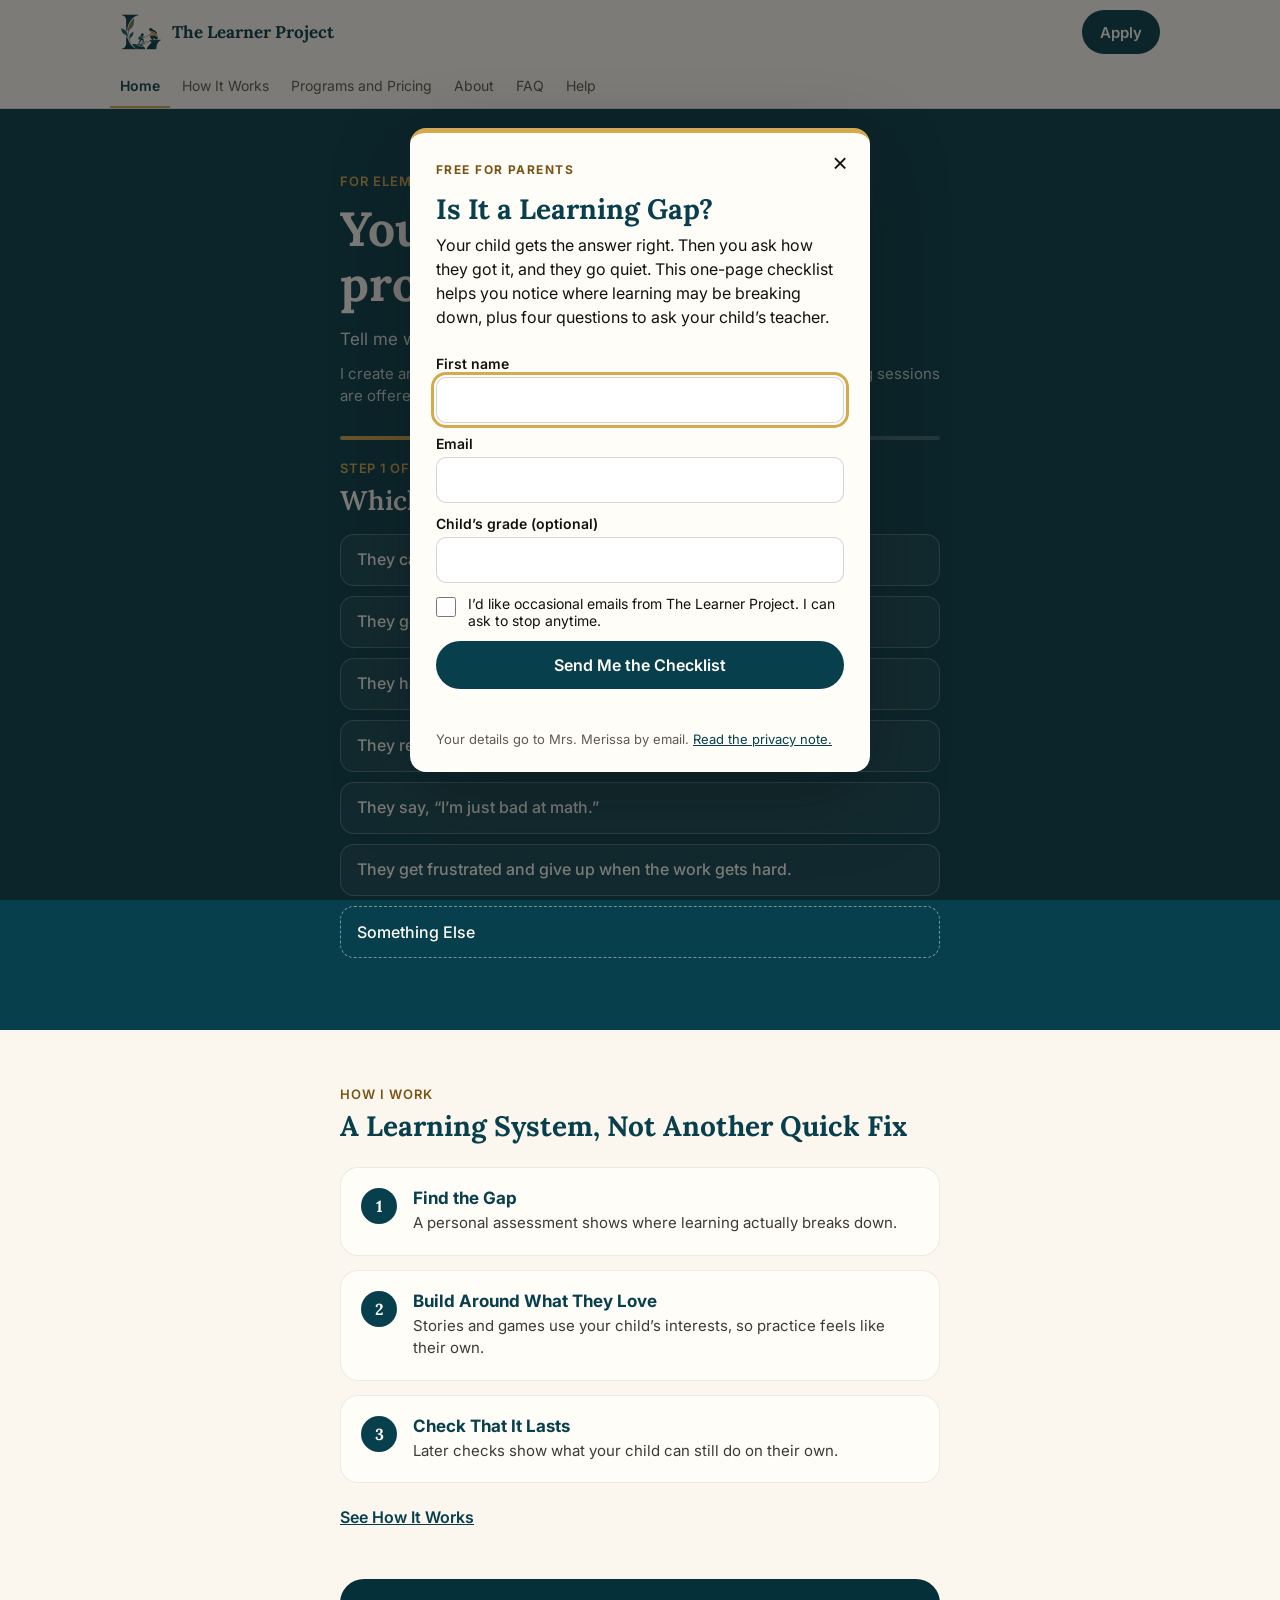
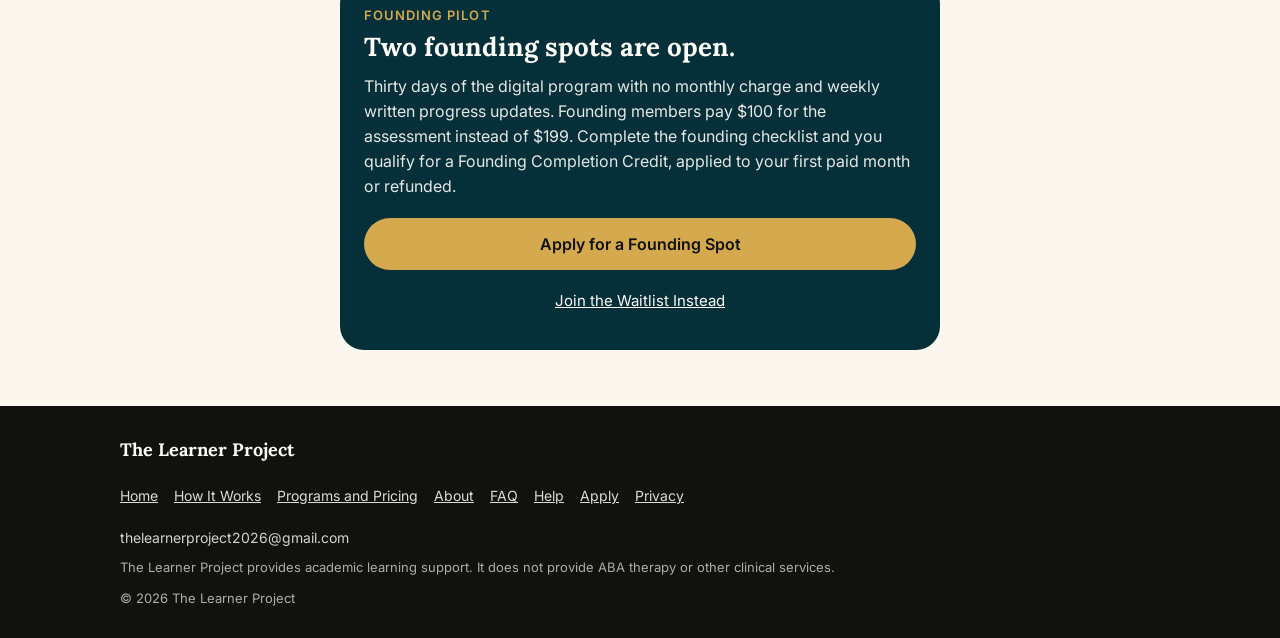
==== commit e1cd4f5f: "Add Live Tutoring section, reading program details, value line, and wording fixes Co-Authored-By: Cl" ====
--- a/index.html
+++ b/index.html
@@ -161,7 +161,7 @@
   <div style="max-width: 600px; margin: 0 auto; background: #052f39; color: #fffdf8; border-radius: 24px; padding: 28px 24px">
     <p style="margin: 0 0 8px; font-size: 13px; letter-spacing: 0.08em; text-transform: uppercase; color: #d5a94e; font-weight: 600">Founding Pilot</p>
     <h2 style="margin: 0 0 12px; font-family: Lora, Georgia, serif; font-size: 26px; line-height: 1.2; font-weight: 700">Two founding spots are open.</h2>
-    <p style="margin: 0 0 20px; font-size: 16px; line-height: 1.55; color: rgba(255,253,248,0.9)">Thirty days of the digital program with no monthly charge and weekly progress updates. Founding members pay $100 for the assessment instead of $199. Complete the founding checklist and you qualify for a Founding Completion Credit, applied to your first paid month or refunded.</p>
+    <p style="margin: 0 0 20px; font-size: 16px; line-height: 1.55; color: rgba(255,253,248,0.9)">Thirty days of the digital program with no monthly charge and weekly written progress updates. Founding members pay $100 for the assessment instead of $199. Complete the founding checklist and you qualify for a Founding Completion Credit, applied to your first paid month or refunded.</p>
     <a href="apply.html?program=digital&amp;choice=founding" style="display: flex; align-items: center; justify-content: center; width: 100%; min-height: 52px; border-radius: 999px; border: 0; background: #d5a94e; color: #11110f; font-family: Inter, system-ui, sans-serif; font-weight: 600; font-size: 16px; text-decoration: none; cursor: pointer">Apply for a Founding Spot</a>
     <a href="apply.html?choice=waitlist" style="display: flex; align-items: center; justify-content: center; width: 100%; min-height: 44px; margin-top: 8px; border: 0; background: none; color: #fffdf8; font-family: Inter, system-ui, sans-serif; font-size: 15px; text-decoration: underline; cursor: pointer">Join the Waitlist Instead</a>
   </div>
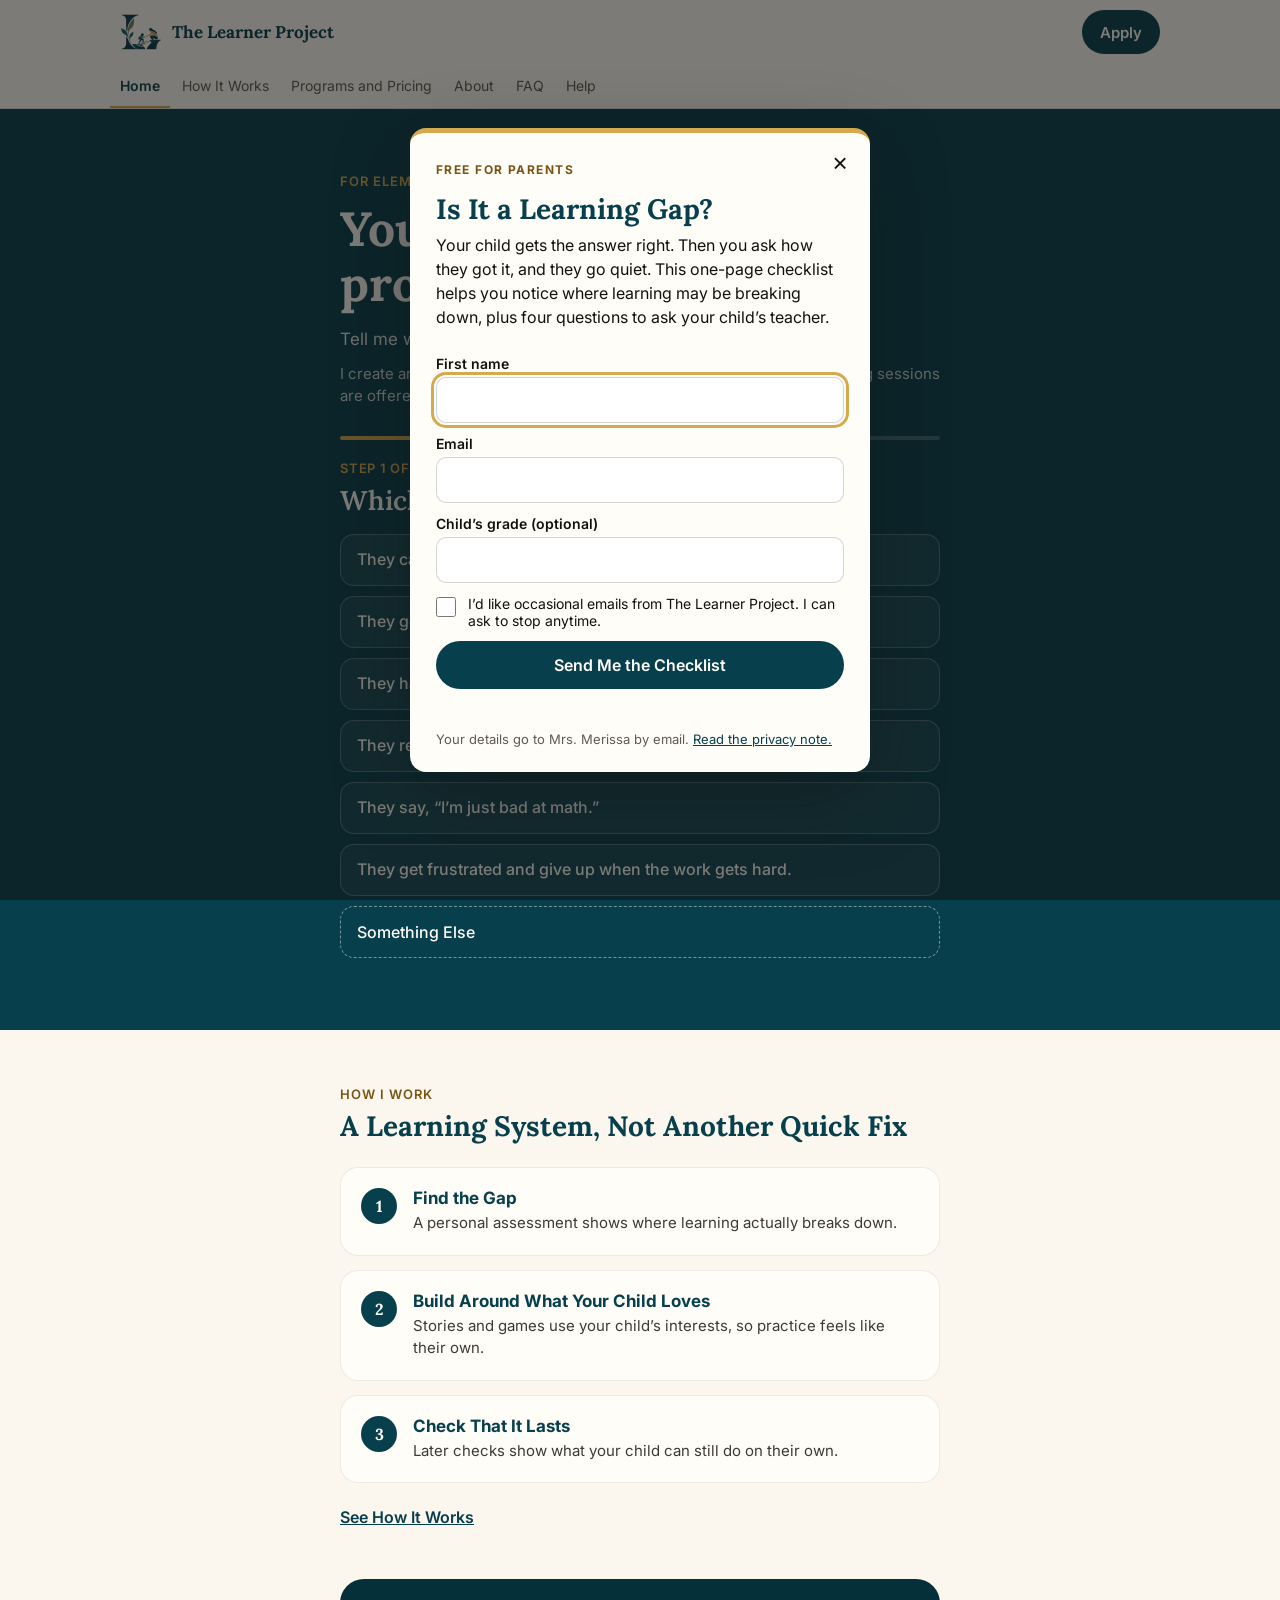
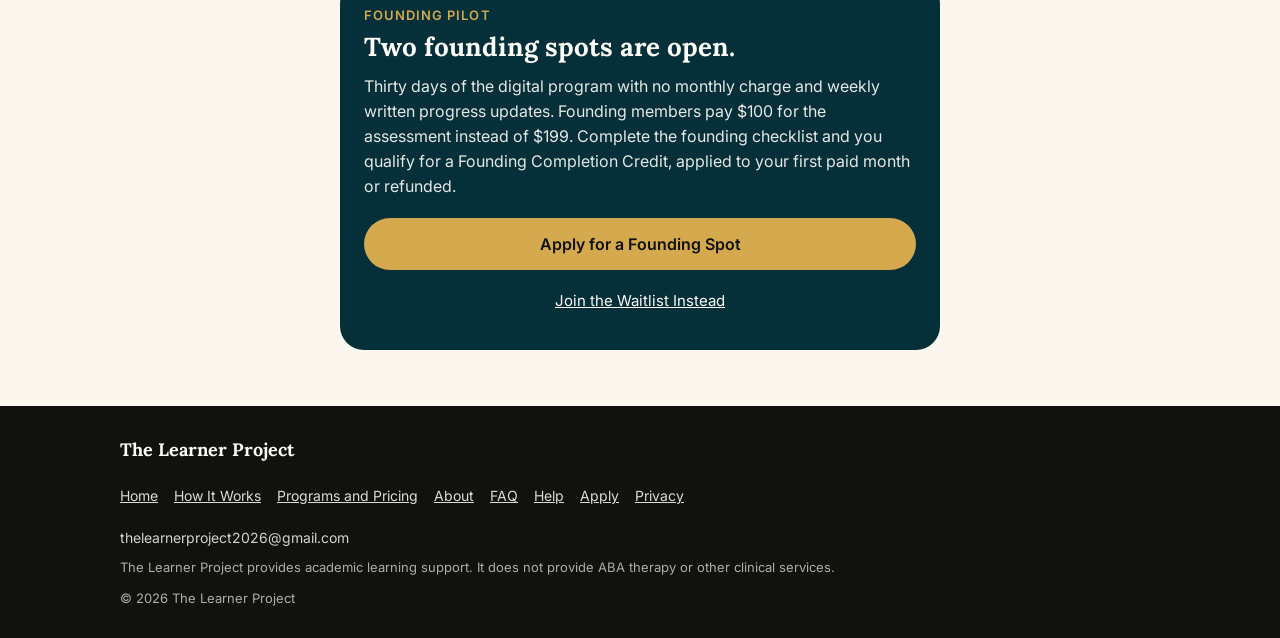
==== commit 518d288e: "Use "your child" in headings and list items; clarify games FAQ line Co-Authored-By: Claude Opus 5.5 " ====
--- a/index.html
+++ b/index.html
@@ -82,7 +82,7 @@
       </div>
 
       <div id="step-love" hidden style="margin-top: 20px">
-        <p style="margin: 0 0 8px; font-size: 13px; letter-spacing: 0.06em; text-transform: uppercase; color: #d5a94e; font-weight: 600">Step 2 of 2: What They Love</p>
+        <p style="margin: 0 0 8px; font-size: 13px; letter-spacing: 0.06em; text-transform: uppercase; color: #d5a94e; font-weight: 600">Step 2 of 2: What Your Child Loves</p>
         <h2 id="h-love" tabindex="-1" style="margin: 0 0 16px; font-family: Lora, Georgia, serif; font-size: 27px; line-height: 1.25; font-weight: 600; outline: none">What does your child love?</h2>
         <div style="display: grid; grid-template-columns: repeat(2, minmax(0, 1fr)); gap: 10px">
           <button type="button" class="quiz-option" data-love="sports" style="text-align: left; min-height: 52px; padding: 12px 16px; border-radius: 14px; border: 1px solid rgba(255,253,248,0.24); background: rgba(255,253,248,0.06); color: #fffdf8; font-family: Inter, system-ui, sans-serif; font-size: 16px; font-weight: 500; cursor: pointer">Sports</button>
@@ -147,7 +147,7 @@
     </div>
     <div style="display: flex; gap: 16px; padding: 20px; background: #fffdf8; border-radius: 18px; border: 1px solid rgba(17,17,15,0.08)">
       <span style="flex: 0 0 auto; width: 36px; height: 36px; border-radius: 50%; background: #073f4d; color: #fffdf8; display: flex; align-items: center; justify-content: center; font-family: Lora, Georgia, serif; font-weight: 700">2</span>
-      <div><h3 style="margin: 0 0 4px; font-size: 17px; color: #073f4d">Build Around What They Love</h3><p style="margin: 0; font-size: 15px; line-height: 1.5; color: #3d3a33">Stories and games use your child’s interests, so practice feels like their own.</p></div>
+      <div><h3 style="margin: 0 0 4px; font-size: 17px; color: #073f4d">Build Around What Your Child Loves</h3><p style="margin: 0; font-size: 15px; line-height: 1.5; color: #3d3a33">Stories and games use your child’s interests, so practice feels like their own.</p></div>
     </div>
     <div style="display: flex; gap: 16px; padding: 20px; background: #fffdf8; border-radius: 18px; border: 1px solid rgba(17,17,15,0.08)">
       <span style="flex: 0 0 auto; width: 36px; height: 36px; border-radius: 50%; background: #073f4d; color: #fffdf8; display: flex; align-items: center; justify-content: center; font-family: Lora, Georgia, serif; font-weight: 700">3</span>
